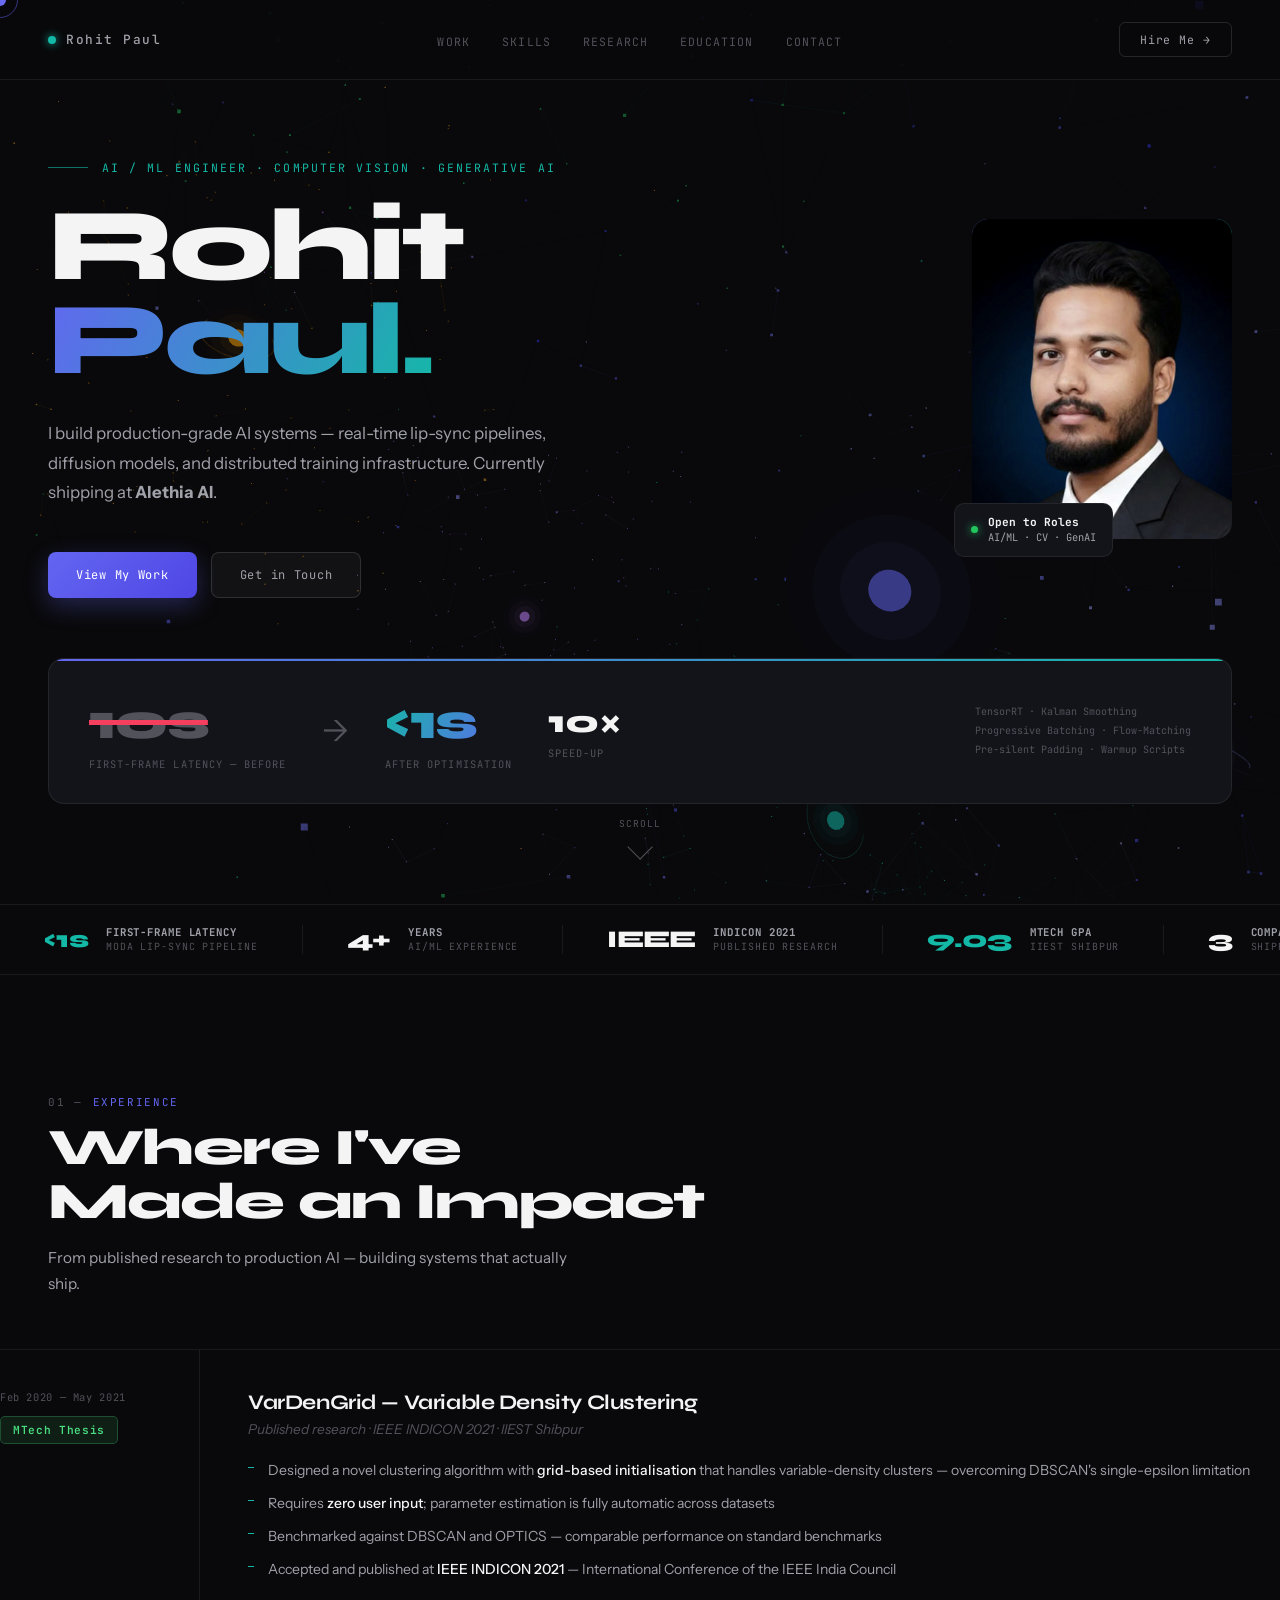
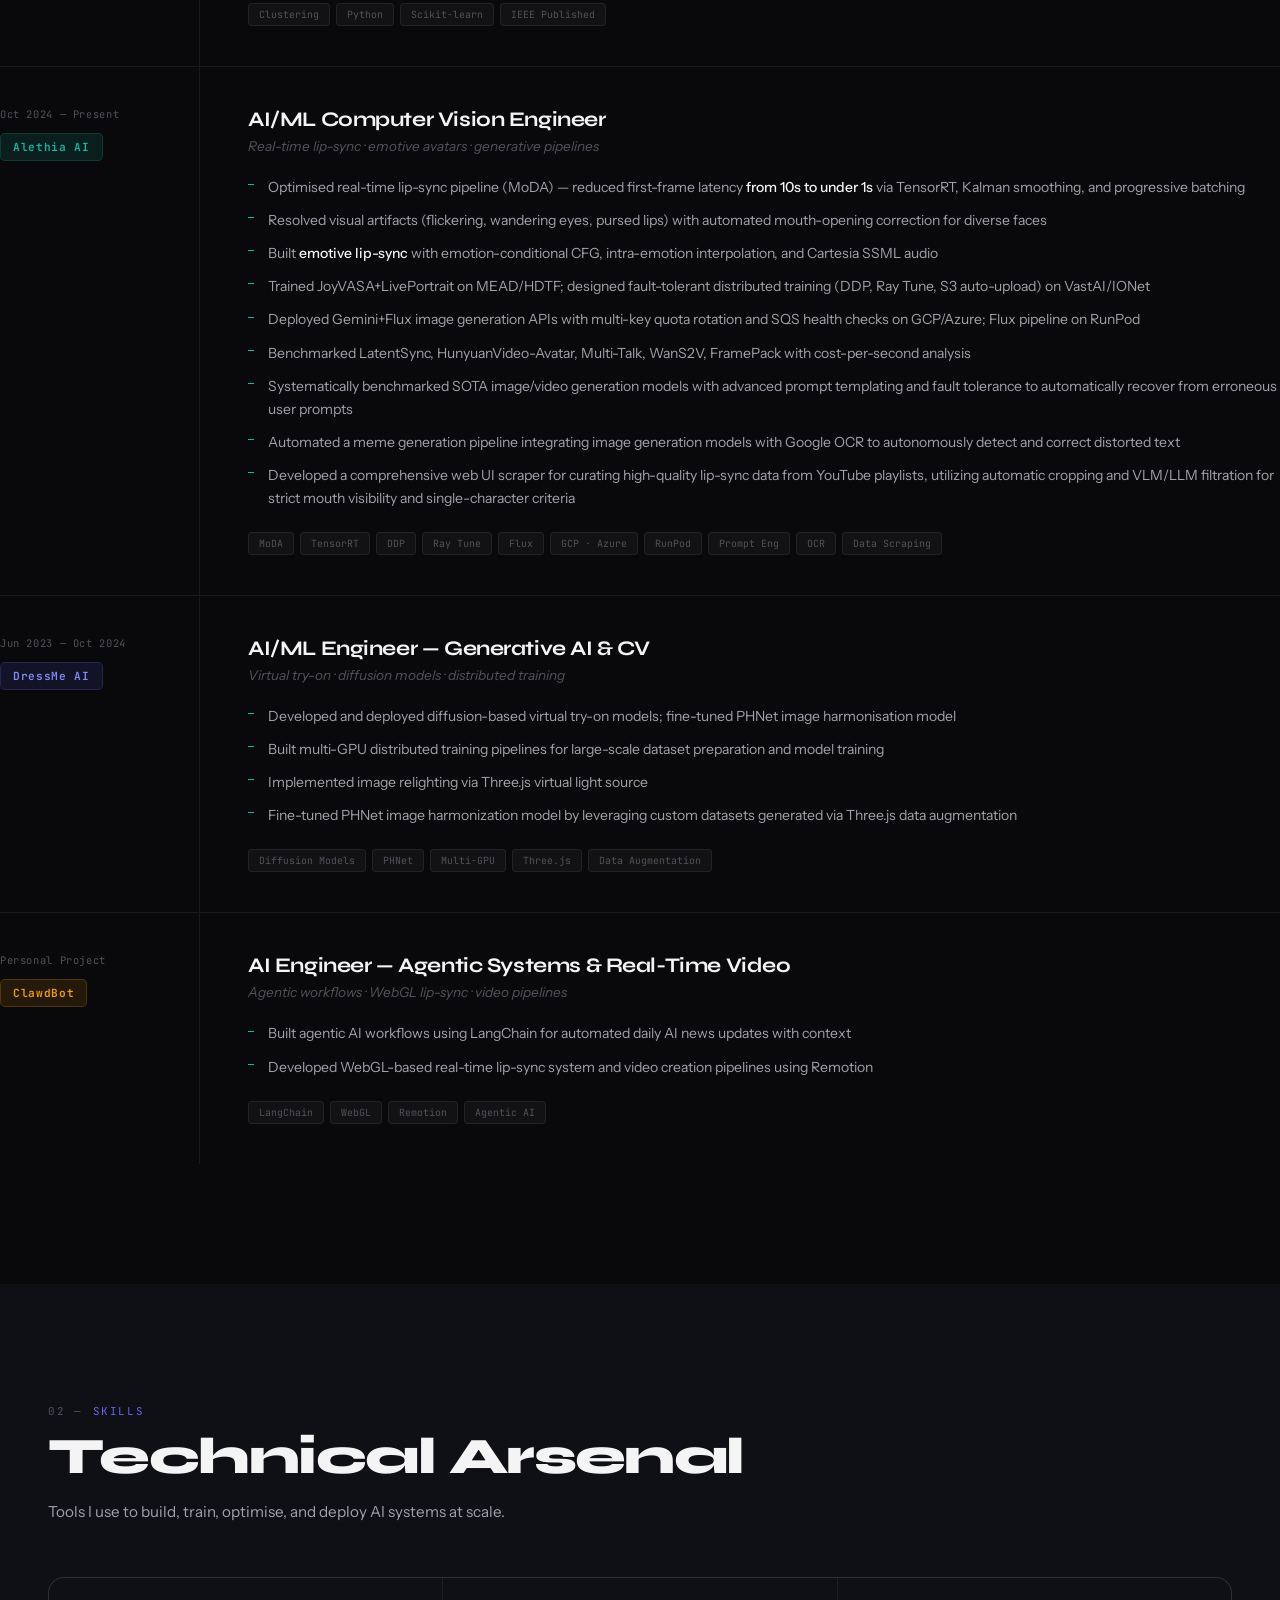
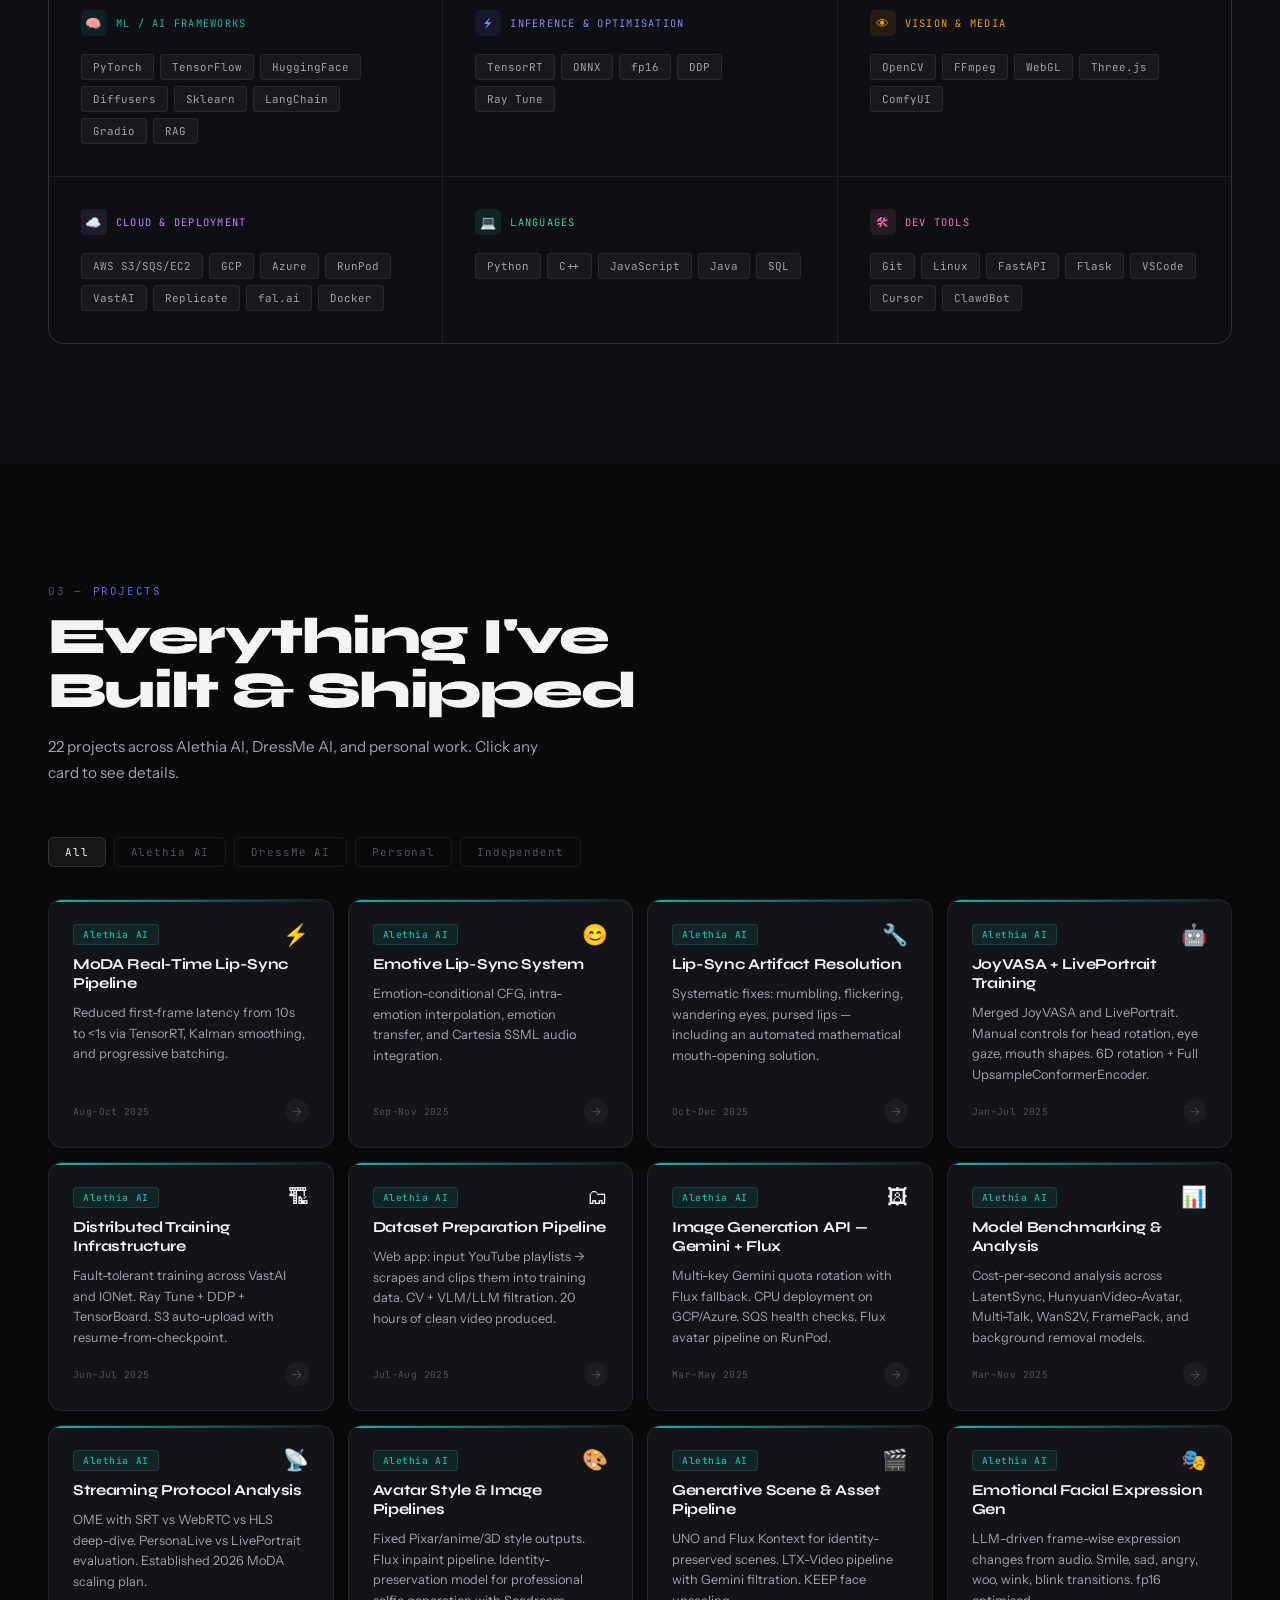
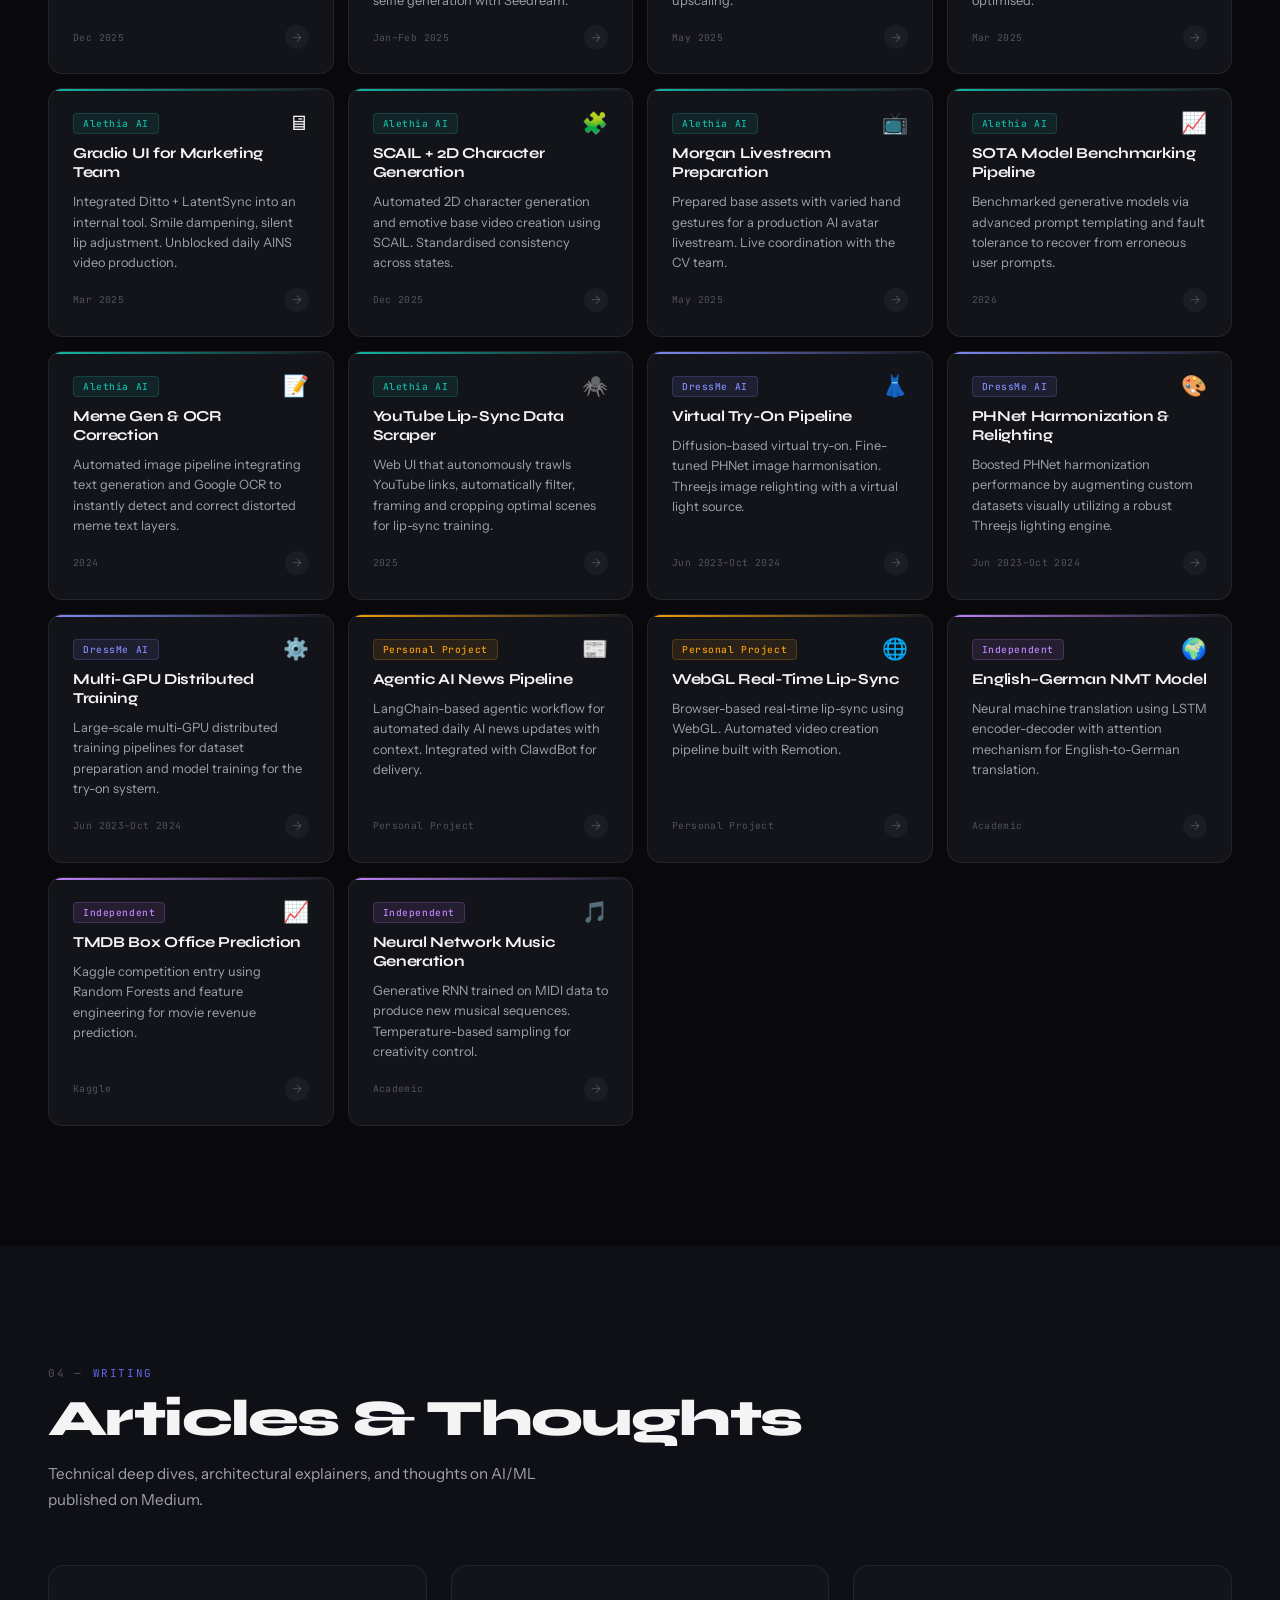
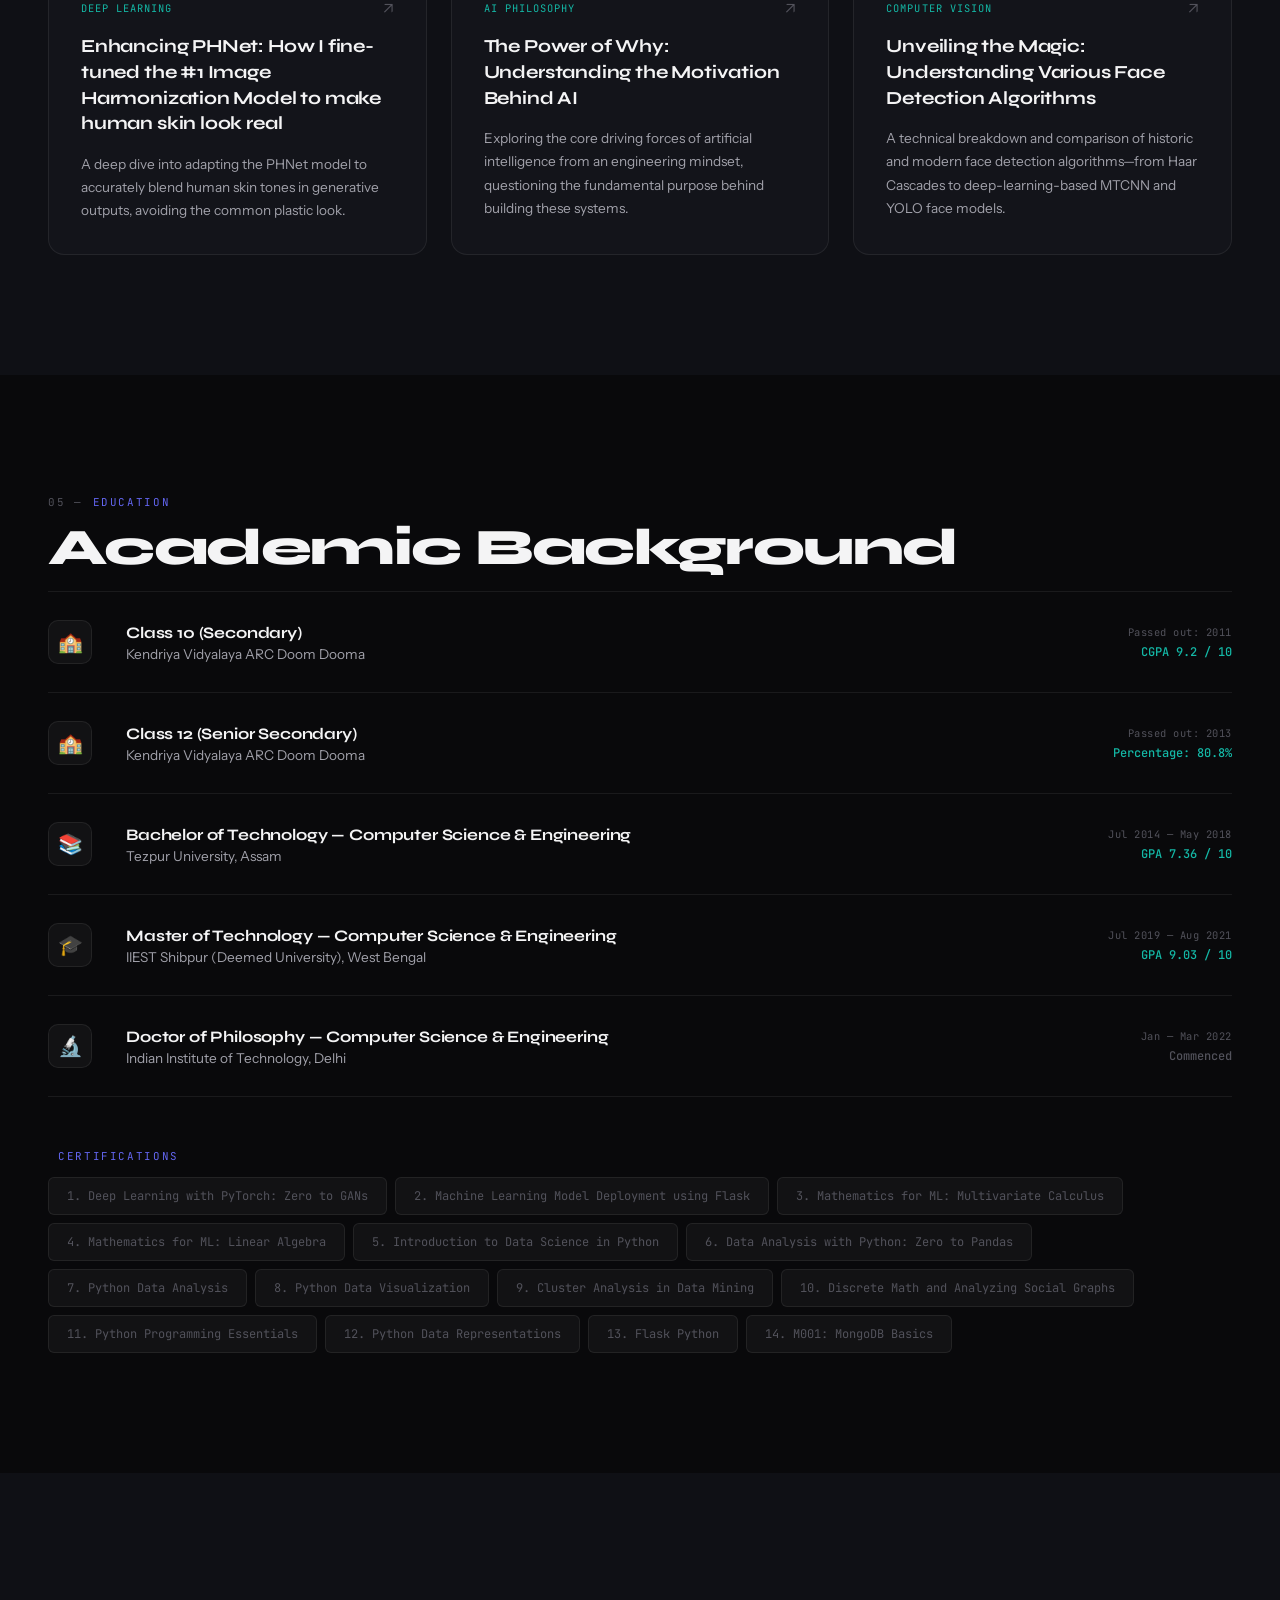
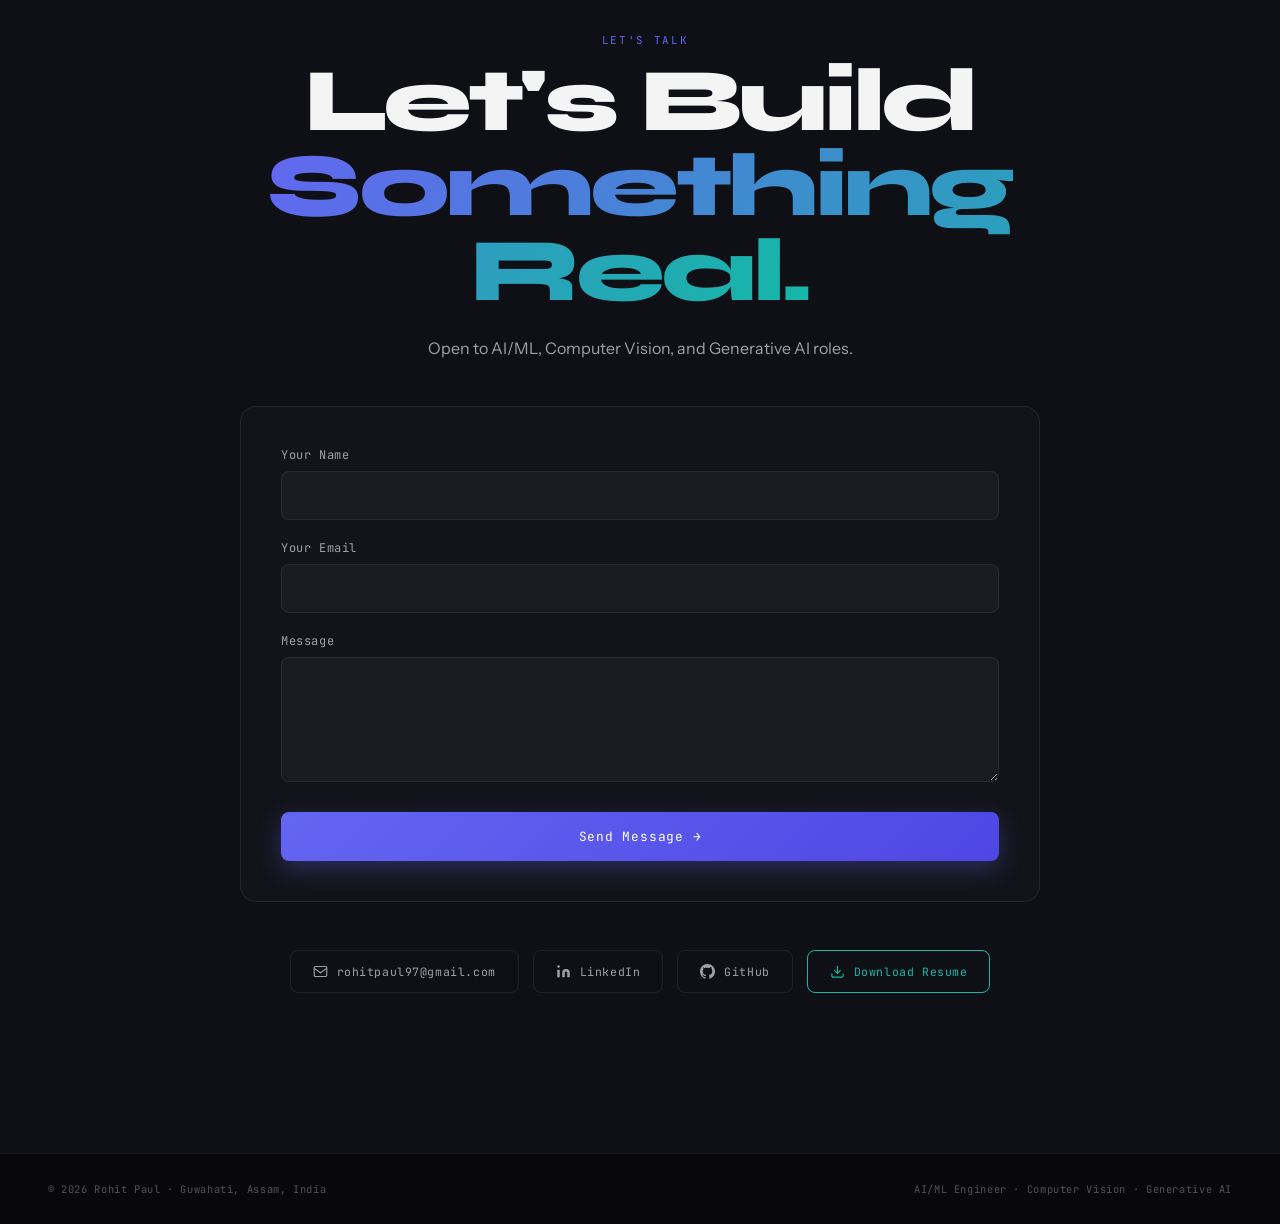
==== index.html @ d3bcd249 "Rename to index.html for GitHub Pages" ====
<!DOCTYPE html>
<html lang="en">

<head>
  <meta charset="UTF-8">
  <meta name="viewport" content="width=device-width, initial-scale=1.0">
  <title>Rohit Paul — AI/ML Engineer</title>
  <script src="js/three.min.js"></script>
  <link rel="preconnect" href="https://fonts.googleapis.com">
  <link rel="preconnect" href="https://fonts.gstatic.com" crossorigin>
  <link
    href="https://fonts.googleapis.com/css2?family=Syne:wght@400;600;700;800&family=JetBrains+Mono:wght@300;400;500;600&family=Instrument+Sans:ital,wght@0,400;0,500;1,400&display=swap"
    rel="stylesheet">
  <link rel="stylesheet" href="style.css">
</head>

<body>

  <div id="cursor"></div>
  <div id="cursor-ring"></div>
  <div id="progress-bar"></div>
  <canvas id="neural-canvas"></canvas>

  <!-- NAV -->
  <nav class="nav">
    <div class="nav-brand">Rohit Paul</div>
    <ul class="nav-links">
      <li><a href="#experience">Work</a></li>
      <li><a href="#skills">Skills</a></li>
      <li><a href="#research">Research</a></li>
      <li><a href="#education">Education</a></li>
      <li><a href="#contact">Contact</a></li>
    </ul>
    <a href="#contact" class="nav-cta">Hire Me →</a>
  </nav>

  <!-- ═══════════ HERO ═══════════ -->
  <section id="hero">
    <div class="hero-inner">
      <div class="hero-top">
        <div>
          <div class="hero-kicker r"><span></span>AI / ML Engineer · Computer Vision · Generative AI</div>
          <h1 class="hero-h1 r d1">Rohit<br><em>Paul.</em></h1>
          <p class="hero-desc r d2">I build production-grade AI systems — real-time lip-sync pipelines, diffusion
            models, and distributed training infrastructure. Currently shipping at <strong>Alethia AI</strong>.</p>
          <div class="hero-btns r d3">
            <a href="#experience" class="btn btn-fill">View My Work</a>
            <a href="#contact" class="btn btn-outline">Get in Touch</a>
          </div>
        </div>
        <div class="hero-photo-wrap r d2">
          <div class="hero-photo">
            <img src="assets/Rohit-Paul.jpg" alt="Rohit Paul"
              onerror="this.style.display='none';this.parentNode.innerHTML+='<div class=hero-photo-fallback>RP</div>'">
          </div>
          <div class="avail-badge">
            <div class="avail-dot"></div>
            <div class="avail-text"><strong>Open to Roles</strong>AI/ML · CV · GenAI</div>
          </div>
        </div>
      </div>

      <!-- Signature achievement -->
      <div class="r d4">
        <div class="latency-card">
          <div>
            <div class="lat-from">10s</div>
            <div class="lat-lbl">First-frame latency — before</div>
          </div>
          <div class="lat-arrow">→</div>
          <div>
            <div class="lat-to">&lt;1s</div>
            <div class="lat-lbl">After optimisation</div>
          </div>
          <div>
            <div class="lat-x">10×</div>
            <div class="lat-lbl">Speed-up</div>
          </div>
          <div class="lat-tech">TensorRT · Kalman Smoothing<br>Progressive Batching · Flow-Matching<br>Pre-silent
            Padding · Warmup Scripts</div>
        </div>
      </div>
    </div>

    <div class="scroll-hint"><span>SCROLL</span>
      <div class="scroll-arrow"></div>
    </div>
  </section>

  <!-- TICKER -->
  <div class="stat-bar">
    <div class="stat-track">
      <div class="stat-item">
        <div class="stat-val hi">&lt;1s</div>
        <div class="stat-lbl"><strong>First-frame latency</strong>MoDA lip-sync pipeline</div>
      </div>
      <div class="stat-item">
        <div class="stat-val">4+</div>
        <div class="stat-lbl"><strong>Years</strong>AI/ML experience</div>
      </div>
      <div class="stat-item">
        <div class="stat-val">IEEE</div>
        <div class="stat-lbl"><strong>INDICON 2021</strong>Published research</div>
      </div>
      <div class="stat-item">
        <div class="stat-val hi">9.03</div>
        <div class="stat-lbl"><strong>MTech GPA</strong>IIEST Shibpur</div>
      </div>
      <div class="stat-item">
        <div class="stat-val">3</div>
        <div class="stat-lbl"><strong>Companies</strong>Shipped production AI</div>
      </div>
      <div class="stat-item">
        <div class="stat-val">115</div>
        <div class="stat-lbl"><strong>HackerRank</strong>Python challenges ✓</div>
      </div>
      <div class="stat-item">
        <div class="stat-val hi">10×</div>
        <div class="stat-lbl"><strong>Speed-up</strong>TensorRT optimised</div>
      </div>
      <div class="stat-item">
        <div class="stat-val">&lt;1s</div>
        <div class="stat-lbl"><strong>First-frame latency</strong>MoDA lip-sync pipeline</div>
      </div>
      <div class="stat-item">
        <div class="stat-val">4+</div>
        <div class="stat-lbl"><strong>Years</strong>AI/ML experience</div>
      </div>
      <div class="stat-item">
        <div class="stat-val">IEEE</div>
        <div class="stat-lbl"><strong>INDICON 2021</strong>Published research</div>
      </div>
      <div class="stat-item">
        <div class="stat-val hi">9.03</div>
        <div class="stat-lbl"><strong>MTech GPA</strong>IIEST Shibpur</div>
      </div>
      <div class="stat-item">
        <div class="stat-val">3</div>
        <div class="stat-lbl"><strong>Companies</strong>Shipped production AI</div>
      </div>
      <div class="stat-item">
        <div class="stat-val">115</div>
        <div class="stat-lbl"><strong>HackerRank</strong>Python challenges ✓</div>
      </div>
      <div class="stat-item">
        <div class="stat-val hi">10×</div>
        <div class="stat-lbl"><strong>Speed-up</strong>TensorRT optimised</div>
      </div>
    </div>
  </div>

  <!-- ═══════════ EXPERIENCE ═══════════ -->
  <section id="experience" style="padding:120px 0">
    <div class="wrap">
      <div class="sec-label r" data-n="01 —">Experience</div>
      <h2 class="sec-h2 r d1">Where I've<br>Made an Impact</h2>
      <p class="sec-sub r d2">From published research to production AI — building systems that actually ship.</p>
    </div>

    <div class="exp-list">
      <div class="exp-row r">
        <div class="exp-left" style="padding-right:32px">
          <div class="exp-period">Feb 2020 — May 2021</div>
          <div class="exp-co"
            style="background:rgba(74,222,128,.1);color:#4ade80;border:1px solid rgba(74,222,128,.25);font-family:var(--ff-mono);font-size:.7rem;font-weight:600;padding:6px 12px;border-radius:5px;display:inline-block;letter-spacing:.06em">
            MTech Thesis</div>
        </div>
        <div class="exp-right">
          <div class="exp-role">VarDenGrid — Variable Density Clustering</div>
          <div class="exp-tagline">Published research · IEEE INDICON 2021 · IIEST Shibpur</div>
          <ul class="exp-bullets">
            <li>Designed a novel clustering algorithm with <strong>grid-based initialisation</strong> that handles
              variable-density clusters — overcoming DBSCAN's single-epsilon limitation</li>
            <li>Requires <strong>zero user input</strong>; parameter estimation is fully automatic across datasets</li>
            <li>Benchmarked against DBSCAN and OPTICS — comparable performance on standard benchmarks</li>
            <li>Accepted and published at <strong>IEEE INDICON 2021</strong> — International Conference of the IEEE
              India Council</li>
          </ul>
          <div class="chip-row">
            <span class="chip">Clustering</span><span class="chip">Python</span>
            <span class="chip">Scikit-learn</span><span class="chip">IEEE Published</span>
          </div>
        </div>
      </div>

      <div class="exp-row r">
        <div class="exp-left" style="padding-right:32px">
          <div class="exp-period">Oct 2024 — Present</div>
          <div class="exp-co co-teal">Alethia AI</div>
        </div>
        <div class="exp-right">
          <div class="exp-role">AI/ML Computer Vision Engineer</div>
          <div class="exp-tagline">Real-time lip-sync · emotive avatars · generative pipelines</div>
          <ul class="exp-bullets">
            <li>Optimised real-time lip-sync pipeline (MoDA) — reduced first-frame latency <strong>from 10s to under
                1s</strong> via TensorRT, Kalman smoothing, and progressive batching</li>
            <li>Resolved visual artifacts (flickering, wandering eyes, pursed lips) with automated mouth-opening
              correction for diverse faces</li>
            <li>Built <strong>emotive lip-sync</strong> with emotion-conditional CFG, intra-emotion interpolation, and
              Cartesia SSML audio</li>
            <li>Trained JoyVASA+LivePortrait on MEAD/HDTF; designed fault-tolerant distributed training (DDP, Ray Tune,
              S3 auto-upload) on VastAI/IONet</li>
            <li>Deployed Gemini+Flux image generation APIs with multi-key quota rotation and SQS health checks on
              GCP/Azure; Flux pipeline on RunPod</li>
            <li>Benchmarked LatentSync, HunyuanVideo-Avatar, Multi-Talk, WanS2V, FramePack with cost-per-second analysis
            </li>
            <li>Systematically benchmarked SOTA image/video generation models with advanced prompt templating and fault
              tolerance to automatically recover from erroneous user prompts</li>
            <li>Automated a meme generation pipeline integrating image generation models with Google OCR to autonomously
              detect and correct distorted text</li>
            <li>Developed a comprehensive web UI scraper for curating high-quality lip-sync data from YouTube playlists,
              utilizing automatic cropping and VLM/LLM filtration for strict mouth visibility and single-character
              criteria</li>
          </ul>
          <div class="chip-row">
            <span class="chip">MoDA</span><span class="chip">TensorRT</span><span class="chip">DDP</span>
            <span class="chip">Ray Tune</span><span class="chip">Flux</span><span class="chip">GCP · Azure</span>
            <span class="chip">RunPod</span><span class="chip">Prompt Eng</span><span class="chip">OCR</span><span
              class="chip">Data Scraping</span>
          </div>
        </div>
      </div>

      <div class="exp-row r">
        <div class="exp-left" style="padding-right:32px">
          <div class="exp-period">Jun 2023 — Oct 2024</div>
          <div class="exp-co co-indigo">DressMe AI</div>
        </div>
        <div class="exp-right">
          <div class="exp-role">AI/ML Engineer — Generative AI & CV</div>
          <div class="exp-tagline">Virtual try-on · diffusion models · distributed training</div>
          <ul class="exp-bullets">
            <li>Developed and deployed diffusion-based virtual try-on models; fine-tuned PHNet image harmonisation model
            </li>
            <li>Built multi-GPU distributed training pipelines for large-scale dataset preparation and model training
            </li>
            <li>Implemented image relighting via Three.js virtual light source</li>
            <li>Fine-tuned PHNet image harmonization model by leveraging custom datasets generated via Three.js data
              augmentation</li>
          </ul>
          <div class="chip-row">
            <span class="chip">Diffusion Models</span><span class="chip">PHNet</span>
            <span class="chip">Multi-GPU</span><span class="chip">Three.js</span>
            <span class="chip">Data Augmentation</span>
          </div>
        </div>
      </div>

      <div class="exp-row r">
        <div class="exp-left" style="padding-right:32px">
          <div class="exp-period">Personal Project</div>
          <div class="exp-co co-amber">ClawdBot</div>
        </div>
        <div class="exp-right">
          <div class="exp-role">AI Engineer — Agentic Systems & Real-Time Video</div>
          <div class="exp-tagline">Agentic workflows · WebGL lip-sync · video pipelines</div>
          <ul class="exp-bullets">
            <li>Built agentic AI workflows using LangChain for automated daily AI news updates with context</li>
            <li>Developed WebGL-based real-time lip-sync system and video creation pipelines using Remotion</li>
          </ul>
          <div class="chip-row">
            <span class="chip">LangChain</span><span class="chip">WebGL</span>
            <span class="chip">Remotion</span><span class="chip">Agentic AI</span>
          </div>
        </div>
      </div>
    </div>
  </section>

  <!-- ═══════════ SKILLS ═══════════ -->
  <section id="skills" style="padding:120px 0;background:var(--bg1)">
    <div class="wrap">
      <div class="sec-label r" data-n="02 —">Skills</div>
      <h2 class="sec-h2 r d1">Technical Arsenal</h2>
      <p class="sec-sub r d2">Tools I use to build, train, optimise, and deploy AI systems at scale.</p>
      <div class="skills-grid r d3">
        <div class="sk-cell">
          <div class="sk-head" style="color:var(--teal)"><span class="sk-ico"
              style="background:rgba(20,184,166,.1)">🧠</span>ML / AI Frameworks</div>
          <div class="pills"><span class="pill">PyTorch</span><span class="pill">TensorFlow</span><span
              class="pill">HuggingFace</span><span class="pill">Diffusers</span><span class="pill">Sklearn</span><span
              class="pill">LangChain</span><span class="pill">Gradio</span><span class="pill">RAG</span></div>
        </div>
        <div class="sk-cell">
          <div class="sk-head" style="color:#818cf8"><span class="sk-ico"
              style="background:rgba(99,102,241,.1)">⚡</span>Inference & Optimisation</div>
          <div class="pills"><span class="pill">TensorRT</span><span class="pill">ONNX</span><span
              class="pill">fp16</span><span class="pill">DDP</span><span class="pill">Ray Tune</span></div>
        </div>
        <div class="sk-cell">
          <div class="sk-head" style="color:var(--amber)"><span class="sk-ico"
              style="background:rgba(245,158,11,.1)">👁</span>Vision & Media</div>
          <div class="pills"><span class="pill">OpenCV</span><span class="pill">FFmpeg</span><span
              class="pill">WebGL</span><span class="pill">Three.js</span><span class="pill">ComfyUI</span></div>
        </div>
        <div class="sk-cell">
          <div class="sk-head" style="color:#c084fc"><span class="sk-ico"
              style="background:rgba(192,132,252,.1)">☁️</span>Cloud & Deployment</div>
          <div class="pills"><span class="pill">AWS S3/SQS/EC2</span><span class="pill">GCP</span><span
              class="pill">Azure</span><span class="pill">RunPod</span><span class="pill">VastAI</span><span
              class="pill">Replicate</span><span class="pill">fal.ai</span><span class="pill">Docker</span></div>
        </div>
        <div class="sk-cell">
          <div class="sk-head" style="color:#34d399"><span class="sk-ico"
              style="background:rgba(52,211,153,.1)">💻</span>Languages</div>
          <div class="pills"><span class="pill">Python</span><span class="pill">C++</span><span
              class="pill">JavaScript</span><span class="pill">Java</span><span class="pill">SQL</span></div>
        </div>
        <div class="sk-cell">
          <div class="sk-head" style="color:#f472b6"><span class="sk-ico"
              style="background:rgba(244,114,182,.1)">🛠</span>Dev Tools</div>
          <div class="pills"><span class="pill">Git</span><span class="pill">Linux</span><span
              class="pill">FastAPI</span><span class="pill">Flask</span><span class="pill">VSCode</span><span
              class="pill">Cursor</span><span class="pill">ClawdBot</span></div>
        </div>
      </div>
    </div>
  </section>

  <!-- ═══════════ PROJECTS ═══════════ -->
  <section id="research" style="padding:120px 0">
    <div class="wrap">
      <div class="sec-label r" data-n="03 —">Projects</div>
      <h2 class="sec-h2 r d1">Everything I've<br>Built & Shipped</h2>
      <p class="sec-sub r d2">22 projects across Alethia AI, DressMe AI, and personal work. Click any card to see
        details.</p>

      <div class="proj-filters r d2">
        <button class="pf-btn pf-active" data-filter="all">All</button>
        <button class="pf-btn" data-filter="alethia">Alethia AI</button>
        <button class="pf-btn" data-filter="dressme">DressMe AI</button>
        <button class="pf-btn" data-filter="personal">Personal</button>
        <button class="pf-btn" data-filter="independent">Independent</button>
      </div>

      <div class="proj-grid r d3" id="proj-grid">
        <div class="pcard" data-company="alethia" data-id="1">
          <div class="pcard-top"><span class="pctag pct-alethia">Alethia AI</span><span class="pcard-ico">⚡</span></div>
          <div class="pcard-title">MoDA Real-Time Lip-Sync Pipeline</div>
          <div class="pcard-desc">Reduced first-frame latency from 10s to &lt;1s via TensorRT, Kalman smoothing, and
            progressive batching.</div>
          <div class="pcard-foot"><span class="pcard-period">Aug–Oct 2025</span><span class="pcard-arr">→</span></div>
        </div>
        <div class="pcard" data-company="alethia" data-id="2">
          <div class="pcard-top"><span class="pctag pct-alethia">Alethia AI</span><span class="pcard-ico">😊</span>
          </div>
          <div class="pcard-title">Emotive Lip-Sync System</div>
          <div class="pcard-desc">Emotion-conditional CFG, intra-emotion interpolation, emotion transfer, and Cartesia
            SSML audio integration.</div>
          <div class="pcard-foot"><span class="pcard-period">Sep–Nov 2025</span><span class="pcard-arr">→</span></div>
        </div>
        <div class="pcard" data-company="alethia" data-id="3">
          <div class="pcard-top"><span class="pctag pct-alethia">Alethia AI</span><span class="pcard-ico">🔧</span>
          </div>
          <div class="pcard-title">Lip-Sync Artifact Resolution</div>
          <div class="pcard-desc">Systematic fixes: mumbling, flickering, wandering eyes, pursed lips — including an
            automated mathematical mouth-opening solution.</div>
          <div class="pcard-foot"><span class="pcard-period">Oct–Dec 2025</span><span class="pcard-arr">→</span></div>
        </div>
        <div class="pcard" data-company="alethia" data-id="4">
          <div class="pcard-top"><span class="pctag pct-alethia">Alethia AI</span><span class="pcard-ico">🤖</span>
          </div>
          <div class="pcard-title">JoyVASA + LivePortrait Training</div>
          <div class="pcard-desc">Merged JoyVASA and LivePortrait. Manual controls for head rotation, eye gaze, mouth
            shapes. 6D rotation + Full UpsampleConformerEncoder.</div>
          <div class="pcard-foot"><span class="pcard-period">Jan–Jul 2025</span><span class="pcard-arr">→</span></div>
        </div>
        <div class="pcard" data-company="alethia" data-id="5">
          <div class="pcard-top"><span class="pctag pct-alethia">Alethia AI</span><span class="pcard-ico">🏗</span>
          </div>
          <div class="pcard-title">Distributed Training Infrastructure</div>
          <div class="pcard-desc">Fault-tolerant training across VastAI and IONet. Ray Tune + DDP + TensorBoard. S3
            auto-upload with resume-from-checkpoint.</div>
          <div class="pcard-foot"><span class="pcard-period">Jun–Jul 2025</span><span class="pcard-arr">→</span></div>
        </div>
        <div class="pcard" data-company="alethia" data-id="6">
          <div class="pcard-top"><span class="pctag pct-alethia">Alethia AI</span><span class="pcard-ico">🗂</span>
          </div>
          <div class="pcard-title">Dataset Preparation Pipeline</div>
          <div class="pcard-desc">Web app: input YouTube playlists → scrapes and clips them into training data. CV +
            VLM/LLM filtration. 20 hours of clean video produced.</div>
          <div class="pcard-foot"><span class="pcard-period">Jul–Aug 2025</span><span class="pcard-arr">→</span></div>
        </div>
        <div class="pcard" data-company="alethia" data-id="7">
          <div class="pcard-top"><span class="pctag pct-alethia">Alethia AI</span><span class="pcard-ico">🖼</span>
          </div>
          <div class="pcard-title">Image Generation API — Gemini + Flux</div>
          <div class="pcard-desc">Multi-key Gemini quota rotation with Flux fallback. CPU deployment on GCP/Azure. SQS
            health checks. Flux avatar pipeline on RunPod.</div>
          <div class="pcard-foot"><span class="pcard-period">Mar–May 2025</span><span class="pcard-arr">→</span></div>
        </div>
        <div class="pcard" data-company="alethia" data-id="8">
          <div class="pcard-top"><span class="pctag pct-alethia">Alethia AI</span><span class="pcard-ico">📊</span>
          </div>
          <div class="pcard-title">Model Benchmarking & Analysis</div>
          <div class="pcard-desc">Cost-per-second analysis across LatentSync, HunyuanVideo-Avatar, Multi-Talk, WanS2V,
            FramePack, and background removal models.</div>
          <div class="pcard-foot"><span class="pcard-period">Mar–Nov 2025</span><span class="pcard-arr">→</span></div>
        </div>
        <div class="pcard" data-company="alethia" data-id="9">
          <div class="pcard-top"><span class="pctag pct-alethia">Alethia AI</span><span class="pcard-ico">📡</span>
          </div>
          <div class="pcard-title">Streaming Protocol Analysis</div>
          <div class="pcard-desc">OME with SRT vs WebRTC vs HLS deep-dive. PersonaLive vs LivePortrait evaluation.
            Established 2026 MoDA scaling plan.</div>
          <div class="pcard-foot"><span class="pcard-period">Dec 2025</span><span class="pcard-arr">→</span></div>
        </div>
        <div class="pcard" data-company="alethia" data-id="10">
          <div class="pcard-top"><span class="pctag pct-alethia">Alethia AI</span><span class="pcard-ico">🎨</span>
          </div>
          <div class="pcard-title">Avatar Style & Image Pipelines</div>
          <div class="pcard-desc">Fixed Pixar/anime/3D style outputs. Flux inpaint pipeline. Identity-preservation model
            for professional selfie generation with Seedream.</div>
          <div class="pcard-foot"><span class="pcard-period">Jan–Feb 2025</span><span class="pcard-arr">→</span></div>
        </div>
        <div class="pcard" data-company="alethia" data-id="11">
          <div class="pcard-top"><span class="pctag pct-alethia">Alethia AI</span><span class="pcard-ico">🎬</span>
          </div>
          <div class="pcard-title">Generative Scene & Asset Pipeline</div>
          <div class="pcard-desc">UNO and Flux Kontext for identity-preserved scenes. LTX-Video pipeline with Gemini
            filtration. KEEP face upscaling.</div>
          <div class="pcard-foot"><span class="pcard-period">May 2025</span><span class="pcard-arr">→</span></div>
        </div>
        <div class="pcard" data-company="alethia" data-id="12">
          <div class="pcard-top"><span class="pctag pct-alethia">Alethia AI</span><span class="pcard-ico">🎭</span>
          </div>
          <div class="pcard-title">Emotional Facial Expression Gen</div>
          <div class="pcard-desc">LLM-driven frame-wise expression changes from audio. Smile, sad, angry, woo, wink,
            blink transitions. fp16 optimised.</div>
          <div class="pcard-foot"><span class="pcard-period">Mar 2025</span><span class="pcard-arr">→</span></div>
        </div>
        <div class="pcard" data-company="alethia" data-id="13">
          <div class="pcard-top"><span class="pctag pct-alethia">Alethia AI</span><span class="pcard-ico">🖥</span>
          </div>
          <div class="pcard-title">Gradio UI for Marketing Team</div>
          <div class="pcard-desc">Integrated Ditto + LatentSync into an internal tool. Smile dampening, silent lip
            adjustment. Unblocked daily AINS video production.</div>
          <div class="pcard-foot"><span class="pcard-period">Mar 2025</span><span class="pcard-arr">→</span></div>
        </div>
        <div class="pcard" data-company="alethia" data-id="14">
          <div class="pcard-top"><span class="pctag pct-alethia">Alethia AI</span><span class="pcard-ico">🧩</span>
          </div>
          <div class="pcard-title">SCAIL + 2D Character Generation</div>
          <div class="pcard-desc">Automated 2D character generation and emotive base video creation using SCAIL.
            Standardised consistency across states.</div>
          <div class="pcard-foot"><span class="pcard-period">Dec 2025</span><span class="pcard-arr">→</span></div>
        </div>
        <div class="pcard" data-company="alethia" data-id="15">
          <div class="pcard-top"><span class="pctag pct-alethia">Alethia AI</span><span class="pcard-ico">📺</span>
          </div>
          <div class="pcard-title">Morgan Livestream Preparation</div>
          <div class="pcard-desc">Prepared base assets with varied hand gestures for a production AI avatar livestream.
            Live coordination with the CV team.</div>
          <div class="pcard-foot"><span class="pcard-period">May 2025</span><span class="pcard-arr">→</span></div>
        </div>
        <div class="pcard" data-company="alethia" data-id="23">
          <div class="pcard-top"><span class="pctag pct-alethia">Alethia AI</span><span class="pcard-ico">📈</span>
          </div>
          <div class="pcard-title">SOTA Model Benchmarking Pipeline</div>
          <div class="pcard-desc">Benchmarked generative models via advanced prompt templating and fault tolerance to
            recover from erroneous user prompts.</div>
          <div class="pcard-foot"><span class="pcard-period">2026</span><span class="pcard-arr">→</span></div>
        </div>
        <div class="pcard" data-company="alethia" data-id="24">
          <div class="pcard-top"><span class="pctag pct-alethia">Alethia AI</span><span class="pcard-ico">📝</span>
          </div>
          <div class="pcard-title">Meme Gen & OCR Correction</div>
          <div class="pcard-desc">Automated image pipeline integrating text generation and Google OCR to instantly
            detect and correct distorted meme text layers.</div>
          <div class="pcard-foot"><span class="pcard-period">2024</span><span class="pcard-arr">→</span></div>
        </div>
        <div class="pcard" data-company="alethia" data-id="25">
          <div class="pcard-top"><span class="pctag pct-alethia">Alethia AI</span><span class="pcard-ico">🕷️</span>
          </div>
          <div class="pcard-title">YouTube Lip-Sync Data Scraper</div>
          <div class="pcard-desc">Web UI that autonomously trawls YouTube links, automatically filter, framing and
            cropping optimal scenes for lip-sync training.</div>
          <div class="pcard-foot"><span class="pcard-period">2025</span><span class="pcard-arr">→</span></div>
        </div>
        <div class="pcard" data-company="dressme" data-id="16">
          <div class="pcard-top"><span class="pctag pct-dressme">DressMe AI</span><span class="pcard-ico">👗</span>
          </div>
          <div class="pcard-title">Virtual Try-On Pipeline</div>
          <div class="pcard-desc">Diffusion-based virtual try-on. Fine-tuned PHNet image harmonisation. Three.js image
            relighting with a virtual light source.</div>
          <div class="pcard-foot"><span class="pcard-period">Jun 2023–Oct 2024</span><span class="pcard-arr">→</span>
          </div>
        </div>
        <div class="pcard" data-company="dressme" data-id="26">
          <div class="pcard-top"><span class="pctag pct-dressme">DressMe AI</span><span class="pcard-ico">🎨</span>
          </div>
          <div class="pcard-title">PHNet Harmonization & Relighting</div>
          <div class="pcard-desc">Boosted PHNet harmonization performance by augmenting custom datasets visually
            utilizing a robust Three.js lighting engine.</div>
          <div class="pcard-foot"><span class="pcard-period">Jun 2023–Oct 2024</span><span class="pcard-arr">→</span>
          </div>
        </div>
        <div class="pcard" data-company="dressme" data-id="17">
          <div class="pcard-top"><span class="pctag pct-dressme">DressMe AI</span><span class="pcard-ico">⚙️</span>
          </div>
          <div class="pcard-title">Multi-GPU Distributed Training</div>
          <div class="pcard-desc">Large-scale multi-GPU distributed training pipelines for dataset preparation and model
            training for the try-on system.</div>
          <div class="pcard-foot"><span class="pcard-period">Jun 2023–Oct 2024</span><span class="pcard-arr">→</span>
          </div>
        </div>
        <div class="pcard" data-company="personal" data-id="18">
          <div class="pcard-top"><span class="pctag pct-personal">Personal Project</span><span
              class="pcard-ico">📰</span></div>
          <div class="pcard-title">Agentic AI News Pipeline</div>
          <div class="pcard-desc">LangChain-based agentic workflow for automated daily AI news updates with context.
            Integrated with ClawdBot for delivery.</div>
          <div class="pcard-foot"><span class="pcard-period">Personal Project</span><span class="pcard-arr">→</span>
          </div>
        </div>
        <div class="pcard" data-company="personal" data-id="19">
          <div class="pcard-top"><span class="pctag pct-personal">Personal Project</span><span
              class="pcard-ico">🌐</span></div>
          <div class="pcard-title">WebGL Real-Time Lip-Sync</div>
          <div class="pcard-desc">Browser-based real-time lip-sync using WebGL. Automated video creation pipeline built
            with Remotion.</div>
          <div class="pcard-foot"><span class="pcard-period">Personal Project</span><span class="pcard-arr">→</span>
          </div>
        </div>
        <div class="pcard" data-company="independent" data-id="20">
          <div class="pcard-top"><span class="pctag pct-independent">Independent</span><span class="pcard-ico">🌍</span>
          </div>
          <div class="pcard-title">English–German NMT Model</div>
          <div class="pcard-desc">Neural machine translation using LSTM encoder-decoder with attention mechanism for
            English-to-German translation.</div>
          <div class="pcard-foot"><span class="pcard-period">Academic</span><span class="pcard-arr">→</span></div>
        </div>
        <div class="pcard" data-company="independent" data-id="21">
          <div class="pcard-top"><span class="pctag pct-independent">Independent</span><span class="pcard-ico">📈</span>
          </div>
          <div class="pcard-title">TMDB Box Office Prediction</div>
          <div class="pcard-desc">Kaggle competition entry using Random Forests and feature engineering for movie
            revenue prediction.</div>
          <div class="pcard-foot"><span class="pcard-period">Kaggle</span><span class="pcard-arr">→</span></div>
        </div>
        <div class="pcard" data-company="independent" data-id="22">
          <div class="pcard-top"><span class="pctag pct-independent">Independent</span><span class="pcard-ico">🎵</span>
          </div>
          <div class="pcard-title">Neural Network Music Generation</div>
          <div class="pcard-desc">Generative RNN trained on MIDI data to produce new musical sequences.
            Temperature-based sampling for creativity control.</div>
          <div class="pcard-foot"><span class="pcard-period">Academic</span><span class="pcard-arr">→</span></div>
        </div>
      </div>
    </div>
  </section>

  <!-- ═══════════ WRITING / BLOGS ═══════════ -->
  <section id="blogs" style="padding:120px 0;background:var(--bg1)">
    <div class="wrap">
      <div class="sec-label r" data-n="04 —">Writing</div>
      <h2 class="sec-h2 r d1">Articles & Thoughts</h2>
      <p class="sec-sub r d2">Technical deep dives, architectural explainers, and thoughts on AI/ML published on Medium.
      </p>

      <div class="blog-grid r d3">
        <a href="https://medium.com/@rohitpaul97/enhancing-phnet-how-i-fine-tuned-the-1-image-harmonization-model-to-make-human-skin-look-real-28cde6a07b3d"
          target="_blank" class="blog-card">
          <div class="bc-top">
            <span class="bc-date">Deep Learning</span>
            <span class="bc-ico">↗</span>
          </div>
          <h3 class="bc-title">Enhancing PHNet: How I fine-tuned the #1 Image Harmonization Model to make human skin
            look real</h3>
          <p class="bc-desc">A deep dive into adapting the PHNet model to accurately blend human skin tones in
            generative outputs, avoiding the common plastic look.</p>
        </a>

        <a href="https://medium.com/@rohitpaul97/the-power-of-why-understanding-the-motivation-behind-ai-a84a232450b2"
          target="_blank" class="blog-card">
          <div class="bc-top">
            <span class="bc-date">AI Philosophy</span>
            <span class="bc-ico">↗</span>
          </div>
          <h3 class="bc-title">The Power of Why: Understanding the Motivation Behind AI</h3>
          <p class="bc-desc">Exploring the core driving forces of artificial intelligence from an engineering mindset,
            questioning the fundamental purpose behind building these systems.</p>
        </a>

        <a href="https://medium.com/@rohitpaul97/unveiling-the-magic-understanding-various-face-detection-algorithms-7eddb78dca4e"
          target="_blank" class="blog-card">
          <div class="bc-top">
            <span class="bc-date">Computer Vision</span>
            <span class="bc-ico">↗</span>
          </div>
          <h3 class="bc-title">Unveiling the Magic: Understanding Various Face Detection Algorithms</h3>
          <p class="bc-desc">A technical breakdown and comparison of historic and modern face detection algorithms—from
            Haar Cascades to deep-learning-based MTCNN and YOLO face models.</p>
        </a>
      </div>
    </div>
  </section>

  <!-- PROJECT MODAL -->
  <div class="pmodal-backdrop" id="pmodal-backdrop">
    <div class="pmodal" id="pmodal">
      <div class="pmodal-accent" id="pmodal-accent"></div>
      <div class="pmodal-hd">
        <button class="pmodal-close" id="pmodal-close">✕</button>
        <div id="pmodal-tag"></div>
        <h2 class="pmodal-title" id="pmodal-title"></h2>
        <div class="pmodal-period" id="pmodal-period"></div>
      </div>
      <div class="pmodal-bd" id="pmodal-bd"></div>
    </div>
  </div>

  <!-- CERT MODAL -->
  <div class="pmodal-backdrop" id="cmodal-backdrop">
    <div class="pmodal" id="cmodal">
      <div class="pmodal-accent" style="background: var(--teal)"></div>
      <div class="pmodal-hd">
        <button class="pmodal-close" id="cmodal-close">✕</button>
        <span class="pctag pct-alethia" style="margin-bottom: 8px; display: inline-block;">Certification</span>
        <h2 class="pmodal-title" id="cmodal-title"></h2>
        <div class="pmodal-period" id="cmodal-inst" style="color: var(--text2); margin-top: 4px;"></div>
      </div>
      <div class="pmodal-bd" id="cmodal-bd"></div>
    </div>
  </div>

  <!-- ═══════════ EDUCATION ═══════════ -->
  <section id="education" style="padding:120px 0;">
    <div class="wrap">
      <div class="sec-label r" data-n="05 —">Education</div>
      <h2 class="sec-h2 r d1">Academic Background</h2>
      <div class="edu-list r d2">
        <div class="edu-row">
          <div class="edu-ico">🏫</div>
          <div>
            <div class="edu-degree">Class 10 (Secondary)</div>
            <div class="edu-inst">Kendriya Vidyalaya ARC Doom Dooma</div>
          </div>
          <div class="edu-meta">
            <div class="edu-period">Passed out: 2011</div>
            <div class="edu-gpa">CGPA 9.2 / 10</div>
          </div>
        </div>
        <div class="edu-row">
          <div class="edu-ico">🏫</div>
          <div>
            <div class="edu-degree">Class 12 (Senior Secondary)</div>
            <div class="edu-inst">Kendriya Vidyalaya ARC Doom Dooma</div>
          </div>
          <div class="edu-meta">
            <div class="edu-period">Passed out: 2013</div>
            <div class="edu-gpa">Percentage: 80.8%</div>
          </div>
        </div>
        <div class="edu-row">
          <div class="edu-ico">📚</div>
          <div>
            <div class="edu-degree">Bachelor of Technology — Computer Science & Engineering</div>
            <div class="edu-inst">Tezpur University, Assam</div>
          </div>
          <div class="edu-meta">
            <div class="edu-period">Jul 2014 — May 2018</div>
            <div class="edu-gpa">GPA 7.36 / 10</div>
          </div>
        </div>
        <div class="edu-row">
          <div class="edu-ico">🎓</div>
          <div>
            <div class="edu-degree">Master of Technology — Computer Science & Engineering</div>
            <div class="edu-inst">IIEST Shibpur (Deemed University), West Bengal</div>
          </div>
          <div class="edu-meta">
            <div class="edu-period">Jul 2019 — Aug 2021</div>
            <div class="edu-gpa">GPA 9.03 / 10</div>
          </div>
        </div>
        <div class="edu-row">
          <div class="edu-ico">🔬</div>
          <div>
            <div class="edu-degree">Doctor of Philosophy — Computer Science & Engineering</div>
            <div class="edu-inst">Indian Institute of Technology, Delhi</div>
          </div>
          <div class="edu-meta">
            <div class="edu-period">Jan — Mar 2022</div>
            <div class="edu-gpa" style="color:var(--text3)">Commenced</div>
          </div>
        </div>

      </div>
      <div style="margin-top:52px" class="r d3">
        <div class="sec-label" data-n="">Certifications</div>
        <div class="chip-row" style="margin-top:14px;gap:8px" id="cert-list">
          <!-- Certifications injected via JS -->
        </div>
      </div>
    </div>
  </section>

  <!-- ═══════════ CONTACT ═══════════ -->
  <section id="contact" style="background:var(--bg1)">
    <div class="contact-inner" style="max-width: 800px;">
      <div class="sec-label r" data-n="" style="justify-content:center">Let's Talk</div>
      <h2 class="contact-h r d1">Let's Build<br><em>Something Real.</em></h2>
      <p class="contact-sub r d2" style="margin: 0 auto 48px auto;">Open to AI/ML, Computer Vision, and Generative AI
        roles.</p>

      <form action="https://api.web3forms.com/submit" method="POST" class="contact-form r d3"
        style="display: flex; flex-direction: column; gap: 20px; text-align: left; background: var(--bg2); padding: 40px; border-radius: 16px; border: 1px solid var(--border);">

        <!-- Replace with your Access Key from Web3Forms -->
        <input type="hidden" name="access_key" value="b71b12f5-97f3-47d4-97e3-0e2d69c8e769">
        <!-- Optional: Redirect to a custom success page, or let it output a basic JSON response -->
        <!-- <input type="hidden" name="redirect" value="https://web3forms.com/success"> -->

        <div style="display: flex; flex-direction: column; gap: 8px;">
          <label for="name"
            style="font-family: var(--ff-mono); font-size: 0.75rem; color: var(--text2); letter-spacing: 0.05em;">Your
            Name</label>
          <input type="text" id="name" name="name" required
            style="background: rgba(255,255,255,0.03); border: 1px solid var(--border); padding: 14px 18px; border-radius: 8px; color: var(--text); font-family: var(--ff-body); font-size: 0.95rem; outline: none; transition: border-color 0.2s;"
            onfocus="this.style.borderColor='var(--accent)'" onblur="this.style.borderColor='var(--border)'">
        </div>

        <div style="display: flex; flex-direction: column; gap: 8px;">
          <label for="email"
            style="font-family: var(--ff-mono); font-size: 0.75rem; color: var(--text2); letter-spacing: 0.05em;">Your
            Email</label>
          <input type="email" id="email" name="email" required
            style="background: rgba(255,255,255,0.03); border: 1px solid var(--border); padding: 14px 18px; border-radius: 8px; color: var(--text); font-family: var(--ff-body); font-size: 0.95rem; outline: none; transition: border-color 0.2s;"
            onfocus="this.style.borderColor='var(--accent)'" onblur="this.style.borderColor='var(--border)'">
        </div>

        <div style="display: flex; flex-direction: column; gap: 8px;">
          <label for="message"
            style="font-family: var(--ff-mono); font-size: 0.75rem; color: var(--text2); letter-spacing: 0.05em;">Message</label>
          <textarea id="message" name="message" rows="5" required
            style="background: rgba(255,255,255,0.03); border: 1px solid var(--border); padding: 14px 18px; border-radius: 8px; color: var(--text); font-family: var(--ff-body); font-size: 0.95rem; outline: none; resize: vertical; transition: border-color 0.2s;"
            onfocus="this.style.borderColor='var(--accent)'" onblur="this.style.borderColor='var(--border)'"></textarea>
        </div>
        <button type="submit" class="btn btn-fill"
          style="justify-content: center; margin-top: 10px; font-size: 0.8rem; padding: 16px;">Send Message
          →</button>
      </form>

      <div class="contact-links r d4" style="margin-top: 48px;">
        <a href="mailto:rohitpaul97@gmail.com" class="c-link">
          <svg width="15" height="15" fill="none" stroke="currentColor" stroke-width="1.8" viewBox="0 0 24 24">
            <rect x="2" y="4" width="20" height="16" rx="2" />
            <path d="M2 7l10 7 10-7" />
          </svg>
          rohitpaul97@gmail.com
        </a>
        <a href="https://www.linkedin.com/in/rohit-paul-91038310b/" target="_blank" class="c-link">
          <svg width="15" height="15" fill="currentColor" viewBox="0 0 24 24">
            <path d="M16 8a6 6 0 016 6v7h-4v-7a2 2 0 00-4 0v7h-4v-7a6 6 0 016-6zM2 9h4v12H2z" />
            <circle cx="4" cy="4" r="2" />
          </svg>
          LinkedIn
        </a>
        <a href="https://github.com/rohitpaul23" target="_blank" class="c-link">
          <svg width="15" height="15" fill="currentColor" viewBox="0 0 24 24">
            <path
              d="M12 0C5.37 0 0 5.37 0 12c0 5.3 3.44 9.8 8.2 11.38.6.11.82-.26.82-.58v-2.03c-3.34.73-4.04-1.6-4.04-1.6-.55-1.38-1.33-1.75-1.33-1.75-1.09-.74.08-.73.08-.73 1.2.09 1.84 1.24 1.84 1.24 1.07 1.83 2.8 1.3 3.48 1 .11-.78.42-1.3.76-1.6-2.67-.3-5.47-1.33-5.47-5.93 0-1.31.47-2.38 1.24-3.22-.13-.3-.54-1.52.12-3.17 0 0 1.01-.32 3.3 1.23a11.5 11.5 0 016 0c2.28-1.55 3.3-1.23 3.3-1.23.66 1.65.24 2.87.12 3.17.77.84 1.24 1.91 1.24 3.22 0 4.61-2.8 5.63-5.48 5.92.43.37.82 1.1.82 2.22v3.29c0 .32.21.7.83.58C20.57 21.8 24 17.3 24 12c0-6.63-5.37-12-12-12z" />
          </svg>
          GitHub
        </a>
        <a href="assets/Rohit_Paul_Resume.pdf" target="_blank" class="c-link"
          style="border-color: var(--teal); color: var(--teal);">
          <svg width="15" height="15" fill="none" stroke="currentColor" stroke-width="1.8" viewBox="0 0 24 24">
            <path d="M21 15v4a2 2 0 0 1-2 2H5a2 2 0 0 1-2-2v-4"></path>
            <polyline points="7 10 12 15 17 10"></polyline>
            <line x1="12" y1="15" x2="12" y2="3"></line>
          </svg>
          Download Resume
        </a>
      </div>
    </div>
  </section>
  <!-- Script previously deleted -->

  <footer>
    <p>© 2026 Rohit Paul · Guwahati, Assam, India</p>
    <p>AI/ML Engineer · Computer Vision · Generative AI</p>
  </footer>


  <script src="script.js"></script>
</body>

</html>
---- style.css ----
*,
*::before,
*::after {
  margin: 0;
  padding: 0;
  box-sizing: border-box
}

:root {
  --bg: #09090b;
  --bg1: #0f1015;
  --bg2: #13141a;
  --surface: rgba(255, 255, 255, 0.04);
  --border: rgba(255, 255, 255, 0.07);
  --border2: rgba(255, 255, 255, 0.12);
  --accent: #6366f1;
  --teal: #14b8a6;
  --amber: #f59e0b;
  --rose: #f43f5e;
  --text: #f4f4f5;
  --text2: #a1a1aa;
  --text3: #52525b;
  --ff-display: 'Syne', sans-serif;
  --ff-mono: 'JetBrains Mono', monospace;
  --ff-body: 'Instrument Sans', sans-serif;
}

html {
  scroll-behavior: smooth
}

body {
  font-family: var(--ff-body);
  background: var(--bg);
  color: var(--text);
  overflow-x: hidden;
  cursor: none
}

/* ─── CURSOR ─── */
#cursor {
  position: fixed;
  width: 12px;
  height: 12px;
  background: var(--accent);
  border-radius: 50%;
  pointer-events: none;
  z-index: 9999;
  transform: translate(-50%, -50%);
  transition: width .3s, height .3s, background .3s;
  mix-blend-mode: screen
}

#cursor-ring {
  position: fixed;
  width: 36px;
  height: 36px;
  border: 1px solid rgba(99, 102, 241, 0.5);
  border-radius: 50%;
  pointer-events: none;
  z-index: 9998;
  transform: translate(-50%, -50%)
}

body:has(a:hover) #cursor {
  width: 20px;
  height: 20px;
  background: var(--teal)
}

body:has(a:hover) #cursor-ring {
  width: 52px;
  height: 52px;
  border-color: rgba(20, 184, 166, .4)
}

/* ─── PROGRESS ─── */
#progress-bar {
  position: fixed;
  top: 0;
  left: 0;
  height: 2px;
  width: 0%;
  background: linear-gradient(90deg, var(--accent), var(--teal));
  z-index: 500;
  transition: width .08s linear
}

/* ─── CANVAS ─── */
#neural-canvas {
  position: fixed;
  inset: 0;
  z-index: 0;
  pointer-events: none;
  opacity: .65
}

/* ─── NAV ─── */
.nav {
  position: fixed;
  top: 0;
  left: 0;
  right: 0;
  z-index: 200;
  display: flex;
  align-items: center;
  justify-content: space-between;
  padding: 22px 48px;
  background: rgba(9, 9, 11, 0.6);
  backdrop-filter: blur(24px);
  border-bottom: 1px solid var(--border)
}

.nav-brand {
  font-family: var(--ff-mono);
  font-size: .8rem;
  font-weight: 500;
  letter-spacing: .12em;
  color: var(--text2);
  display: flex;
  align-items: center;
  gap: 10px
}

.nav-brand::before {
  content: '';
  display: block;
  width: 8px;
  height: 8px;
  border-radius: 50%;
  background: var(--teal);
  box-shadow: 0 0 8px var(--teal);
  animation: blink 2.4s ease-in-out infinite
}

@keyframes blink {

  0%,
  100% {
    opacity: 1
  }

  50% {
    opacity: .3
  }
}

.nav-links {
  display: flex;
  gap: 32px;
  list-style: none
}

.nav-links a {
  font-family: var(--ff-mono);
  font-size: .72rem;
  letter-spacing: .1em;
  color: var(--text3);
  text-decoration: none;
  text-transform: uppercase;
  transition: color .25s
}

.nav-links a:hover {
  color: var(--text)
}

.nav-cta {
  font-family: var(--ff-mono);
  font-size: .72rem;
  padding: 9px 20px;
  border-radius: 6px;
  border: 1px solid var(--border2);
  color: var(--text2);
  text-decoration: none;
  transition: all .25s;
  letter-spacing: .08em
}

.nav-cta:hover {
  border-color: var(--accent);
  color: var(--accent)
}

/* ─── LAYOUT ─── */
section {
  position: relative;
  z-index: 10
}

.wrap {
  max-width: 1280px;
  margin: 0 auto;
  padding: 0 48px
}

/* ─── HERO ─── */
#hero {
  min-height: 100vh;
  display: flex;
  align-items: center;
  padding: 160px 48px 100px
}

.hero-inner {
  max-width: 1280px;
  margin: 0 auto;
  width: 100%
}

.hero-top {
  display: grid;
  grid-template-columns: 1fr auto;
  gap: 80px;
  align-items: center;
  margin-bottom: 60px
}

.hero-kicker {
  font-family: var(--ff-mono);
  font-size: .72rem;
  color: var(--teal);
  letter-spacing: .18em;
  text-transform: uppercase;
  margin-bottom: 24px;
  display: flex;
  align-items: center;
  gap: 14px
}

.hero-kicker span {
  display: block;
  width: 40px;
  height: 1px;
  background: var(--teal);
  opacity: .6
}

.hero-h1 {
  font-family: var(--ff-display);
  font-size: clamp(4rem, 8vw, 7.5rem);
  font-weight: 800;
  line-height: .92;
  letter-spacing: -.04em;
  margin-bottom: 32px
}

.hero-h1 em {
  font-style: normal;
  background: linear-gradient(120deg, var(--accent) 0%, var(--teal) 100%);
  -webkit-background-clip: text;
  -webkit-text-fill-color: transparent;
  background-clip: text
}

.hero-desc {
  font-size: 1.05rem;
  color: var(--text2);
  line-height: 1.75;
  max-width: 500px;
  margin-bottom: 44px
}

.hero-btns {
  display: flex;
  gap: 14px;
  flex-wrap: wrap
}

.btn {
  display: inline-flex;
  align-items: center;
  gap: 8px;
  padding: 14px 28px;
  border-radius: 8px;
  font-family: var(--ff-mono);
  font-size: .75rem;
  letter-spacing: .06em;
  text-decoration: none;
  transition: all .3s;
  border: none;
  cursor: none
}

.btn-fill {
  background: linear-gradient(135deg, var(--accent), #4f46e5);
  color: #fff;
  box-shadow: 0 8px 24px rgba(99, 102, 241, .3)
}

.btn-fill:hover {
  transform: translateY(-2px);
  box-shadow: 0 14px 32px rgba(99, 102, 241, .45)
}

.btn-outline {
  border: 1px solid var(--border2);
  color: var(--text2);
  background: var(--surface)
}

.btn-outline:hover {
  border-color: var(--teal);
  color: var(--teal)
}

/* Hero photo */
.hero-photo-wrap {
  position: relative;
  flex-shrink: 0
}

.hero-photo {
  width: 260px;
  height: 320px;
  border-radius: 16px;
  overflow: hidden;
  position: relative
}

.hero-photo::before {
  content: '';
  position: absolute;
  inset: -1px;
  background: linear-gradient(160deg, var(--accent), var(--teal), transparent 60%);
  border-radius: 17px;
  z-index: -1
}

.hero-photo img {
  width: 100%;
  height: 100%;
  object-fit: cover;
  object-position: top center;
  display: block;
  filter: contrast(1.05) saturate(.9)
}

.hero-photo-fallback {
  width: 100%;
  height: 100%;
  background: linear-gradient(160deg, #1e1b4b, #0f172a);
  display: flex;
  align-items: center;
  justify-content: center;
  font-family: var(--ff-display);
  font-size: 5rem;
  font-weight: 800;
  color: var(--accent)
}

.avail-badge {
  position: absolute;
  bottom: -18px;
  left: -18px;
  background: var(--bg2);
  border: 1px solid var(--border);
  border-radius: 10px;
  padding: 11px 16px;
  display: flex;
  align-items: center;
  gap: 10px;
  backdrop-filter: blur(12px)
}

.avail-dot {
  width: 7px;
  height: 7px;
  border-radius: 50%;
  background: #22c55e;
  box-shadow: 0 0 8px #22c55e
}

.avail-text {
  font-family: var(--ff-mono);
  font-size: .65rem;
  color: var(--text2);
  line-height: 1.4
}

.avail-text strong {
  display: block;
  color: var(--text);
  font-size: .7rem
}

/* Latency card */
.latency-card {
  background: var(--bg2);
  border: 1px solid var(--border);
  border-radius: 16px;
  padding: 32px 40px;
  display: flex;
  align-items: center;
  gap: 36px;
  position: relative;
  overflow: hidden;
  flex-wrap: wrap
}

.latency-card::before {
  content: '';
  position: absolute;
  top: 0;
  left: 0;
  right: 0;
  height: 2px;
  background: linear-gradient(90deg, var(--accent), var(--teal))
}

.lat-from {
  font-family: var(--ff-display);
  font-size: 3.2rem;
  font-weight: 800;
  letter-spacing: -.04em;
  color: var(--text3);
  text-decoration: line-through;
  text-decoration-color: var(--rose)
}

.lat-arrow {
  font-size: 2rem;
  color: var(--text3)
}

.lat-to {
  font-family: var(--ff-display);
  font-size: 3.2rem;
  font-weight: 800;
  letter-spacing: -.04em;
  background: linear-gradient(120deg, var(--teal), var(--accent));
  -webkit-background-clip: text;
  -webkit-text-fill-color: transparent;
  background-clip: text
}

.lat-lbl {
  font-family: var(--ff-mono);
  font-size: .65rem;
  color: var(--text3);
  letter-spacing: .1em;
  text-transform: uppercase;
  margin-top: 5px
}

.lat-tech {
  font-family: var(--ff-mono);
  font-size: .63rem;
  color: var(--text3);
  line-height: 1.9;
  margin-left: auto
}

.lat-x {
  font-family: var(--ff-display);
  font-size: 2rem;
  font-weight: 800;
  color: var(--text)
}

/* ─── TICKER ─── */
.stat-bar {
  border-top: 1px solid var(--border);
  border-bottom: 1px solid var(--border);
  padding: 20px 0;
  overflow: hidden
}

.stat-track {
  display: flex;
  animation: ticker 26s linear infinite;
  width: max-content
}

.stat-item {
  display: flex;
  align-items: center;
  gap: 18px;
  padding: 0 44px;
  border-right: 1px solid var(--border);
  white-space: nowrap
}

.stat-val {
  font-family: var(--ff-display);
  font-size: 1.5rem;
  font-weight: 800;
  letter-spacing: -.03em
}

.stat-val.hi {
  color: var(--teal)
}

.stat-lbl {
  font-family: var(--ff-mono);
  font-size: .62rem;
  color: var(--text3);
  text-transform: uppercase;
  letter-spacing: .09em;
  line-height: 1.45
}

.stat-lbl strong {
  display: block;
  color: var(--text2);
  font-size: .67rem
}

@keyframes ticker {
  from {
    transform: translateX(0)
  }

  to {
    transform: translateX(-50%)
  }
}

/* ─── SECTION LABELS ─── */
.sec-label {
  font-family: var(--ff-mono);
  font-size: .68rem;
  color: var(--accent);
  letter-spacing: .15em;
  text-transform: uppercase;
  margin-bottom: 12px;
  display: flex;
  align-items: center;
  gap: 10px
}

.sec-label::before {
  content: attr(data-n);
  color: var(--text3)
}

.sec-h2 {
  font-family: var(--ff-display);
  font-size: clamp(2.2rem, 4vw, 3.2rem);
  font-weight: 800;
  letter-spacing: -.03em;
  line-height: 1.05;
  margin-bottom: 16px
}

.sec-sub {
  font-size: .95rem;
  color: var(--text2);
  max-width: 520px;
  line-height: 1.7;
  margin-bottom: 52px
}

/* ─── EXPERIENCE ─── */
#experience {
  padding: 120px 0
}

.exp-list {
  display: flex;
  flex-direction: column
}

.exp-row {
  display: grid;
  grid-template-columns: 200px 1fr;
  border-top: 1px solid var(--border);
  position: relative;
  overflow: hidden
}

.exp-row::after {
  content: '';
  position: absolute;
  left: 0;
  top: 0;
  bottom: 0;
  width: 2px;
  background: linear-gradient(to bottom, var(--accent), var(--teal));
  transform: scaleY(0);
  transform-origin: top;
  transition: transform .5s cubic-bezier(.4, 0, .2, 1)
}

.exp-row:hover::after {
  transform: scaleY(1)
}

.exp-left {
  padding: 40px 32px 40px 0;
  border-right: 1px solid var(--border)
}

.exp-period {
  font-family: var(--ff-mono);
  font-size: .65rem;
  color: var(--text3);
  letter-spacing: .06em;
  margin-bottom: 12px
}

.exp-co {
  font-family: var(--ff-mono);
  font-size: .7rem;
  font-weight: 600;
  padding: 6px 12px;
  border-radius: 5px;
  display: inline-block;
  letter-spacing: .06em
}

.co-teal {
  background: rgba(20, 184, 166, .12);
  color: var(--teal);
  border: 1px solid rgba(20, 184, 166, .2)
}

.co-indigo {
  background: rgba(99, 102, 241, .12);
  color: #818cf8;
  border: 1px solid rgba(99, 102, 241, .2)
}

.co-amber {
  background: rgba(245, 158, 11, .12);
  color: var(--amber);
  border: 1px solid rgba(245, 158, 11, .2)
}

.exp-right {
  padding: 40px 0 40px 48px
}

.exp-role {
  font-family: var(--ff-display);
  font-size: 1.3rem;
  font-weight: 700;
  letter-spacing: -.02em;
  margin-bottom: 6px
}

.exp-tagline {
  font-size: .85rem;
  color: var(--text3);
  font-style: italic;
  margin-bottom: 22px
}

.exp-bullets {
  list-style: none;
  display: flex;
  flex-direction: column;
  gap: 10px;
  margin-bottom: 22px
}

.exp-bullets li {
  font-size: .875rem;
  color: var(--text2);
  line-height: 1.65;
  padding-left: 20px;
  position: relative
}

.exp-bullets li::before {
  content: '';
  position: absolute;
  left: 0;
  top: .58em;
  width: 6px;
  height: 1px;
  background: var(--teal)
}

.exp-bullets li strong {
  color: var(--text);
  font-weight: 500
}

.chip-row {
  display: flex;
  flex-wrap: wrap;
  gap: 6px
}

.chip {
  font-family: var(--ff-mono);
  font-size: .62rem;
  padding: 4px 10px;
  border-radius: 4px;
  background: rgba(255, 255, 255, .04);
  border: 1px solid var(--border);
  color: var(--text3);
  transition: all .2s
}

.chip.ccard {
  font-size: .75rem !important;
  padding: 10px 18px !important;
  border-radius: 6px;
}

.chip:hover {
  color: var(--text2);
  border-color: var(--border2)
}

/* ─── SKILLS ─── */
#skills {
  padding: 120px 0;
  background: var(--bg1)
}

.skills-grid {
  display: grid;
  grid-template-columns: repeat(3, 1fr);
  gap: 1px;
  background: var(--border);
  border: 1px solid var(--border);
  border-radius: 16px;
  overflow: hidden
}

.sk-cell {
  background: var(--bg1);
  padding: 32px;
  transition: background .25s
}

.sk-cell:hover {
  background: rgba(99, 102, 241, .04)
}

.sk-head {
  font-family: var(--ff-mono);
  font-size: .65rem;
  text-transform: uppercase;
  letter-spacing: .12em;
  margin-bottom: 18px;
  display: flex;
  align-items: center;
  gap: 9px
}

.sk-ico {
  width: 26px;
  height: 26px;
  border-radius: 5px;
  display: flex;
  align-items: center;
  justify-content: center;
  font-size: 13px
}

.pills {
  display: flex;
  flex-wrap: wrap;
  gap: 6px
}

.pill {
  font-family: var(--ff-mono);
  font-size: .68rem;
  padding: 5px 11px;
  border-radius: 4px;
  background: rgba(255, 255, 255, .04);
  border: 1px solid rgba(255, 255, 255, .07);
  color: var(--text2);
  transition: all .2s
}

.pill:hover {
  background: rgba(20, 184, 166, .08);
  border-color: rgba(20, 184, 166, .2);
  color: var(--teal)
}

/* ─── RESEARCH ─── */
#research {
  padding: 120px 0
}

.r-grid {
  display: grid;
  grid-template-columns: 1fr 1fr;
  gap: 20px
}

.r-card {
  background: var(--bg2);
  border: 1px solid var(--border);
  border-radius: 16px;
  padding: 36px;
  position: relative;
  overflow: hidden;
  transition: transform .35s, border-color .35s
}

.r-card:hover {
  transform: translateY(-4px);
  border-color: var(--border2)
}

.r-accent {
  position: absolute;
  top: 0;
  left: 0;
  right: 0;
  height: 3px
}

.r-card.wide {
  grid-column: span 2;
  display: grid;
  grid-template-columns: 1fr 1fr;
  gap: 48px;
  align-items: center
}

.r-num {
  font-family: var(--ff-mono);
  font-size: .62rem;
  color: var(--text3);
  letter-spacing: .1em;
  margin-bottom: 16px
}

.r-title {
  font-family: var(--ff-display);
  font-size: 1.25rem;
  font-weight: 700;
  letter-spacing: -.02em;
  margin-bottom: 10px
}

.r-desc {
  font-size: .85rem;
  color: var(--text2);
  line-height: 1.7;
  margin-bottom: 20px
}

.r-badge {
  display: inline-flex;
  align-items: center;
  gap: 6px;
  padding: 5px 12px;
  border-radius: 20px;
  font-family: var(--ff-mono);
  font-size: .62rem;
  font-weight: 500
}

.badge-green {
  background: rgba(34, 197, 94, .1);
  color: #4ade80;
  border: 1px solid rgba(34, 197, 94, .2)
}

.badge-amber {
  background: rgba(245, 158, 11, .1);
  color: var(--amber);
  border: 1px solid rgba(245, 158, 11, .2)
}

.r-stats {
  display: flex;
  flex-direction: column;
  gap: 24px
}

.r-stat-v {
  font-family: var(--ff-display);
  font-size: 2.8rem;
  font-weight: 800;
  letter-spacing: -.04em;
  line-height: 1;
  background: linear-gradient(120deg, var(--accent), var(--teal));
  -webkit-background-clip: text;
  -webkit-text-fill-color: transparent;
  background-clip: text
}

.r-stat-l {
  font-size: .8rem;
  color: var(--text2);
  margin-top: 4px
}

/* ─── EDUCATION ─── */
#education {
  padding: 120px 0;
}

.edu-list {
  display: flex;
  flex-direction: column;
  border-top: 1px solid var(--border)
}

.edu-row {
  display: grid;
  grid-template-columns: 50px 1fr auto;
  align-items: center;
  gap: 28px;
  padding: 28px 0;
  border-bottom: 1px solid var(--border);
  transition: background .2s;
  border-radius: 0
}

.edu-ico {
  width: 44px;
  height: 44px;
  border-radius: 10px;
  background: var(--surface);
  border: 1px solid var(--border);
  display: flex;
  align-items: center;
  justify-content: center;
  font-size: 20px;
  flex-shrink: 0
}

.edu-degree {
  font-family: var(--ff-display);
  font-size: 1rem;
  font-weight: 700;
  letter-spacing: -.01em;
  margin-bottom: 4px
}

.edu-inst {
  font-size: .85rem;
  color: var(--text2)
}

.edu-meta {
  text-align: right;
  flex-shrink: 0
}

.edu-period {
  font-family: var(--ff-mono);
  font-size: .65rem;
  color: var(--text3);
  letter-spacing: .05em;
  margin-bottom: 5px
}

.edu-gpa {
  font-family: var(--ff-mono);
  font-size: .75rem;
  color: var(--teal);
  font-weight: 500
}

/* ─── CONTACT ─── */
#contact {
  padding: 160px 48px;
  min-height: 80vh;
  display: flex;
  align-items: center
}

.contact-inner {
  width: 100%;
  max-width: 1280px;
  margin: 0 auto;
  text-align: center
}

.contact-h {
  font-family: var(--ff-display);
  font-size: clamp(3rem, 7vw, 6rem);
  font-weight: 800;
  letter-spacing: -.04em;
  line-height: .95;
  margin-bottom: 24px
}

.contact-h em {
  font-style: normal;
  background: linear-gradient(120deg, var(--accent), var(--teal));
  -webkit-background-clip: text;
  -webkit-text-fill-color: transparent;
  background-clip: text
}

.contact-sub {
  font-size: 1rem;
  color: var(--text2);
  margin-bottom: 48px
}

.contact-links {
  display: flex;
  justify-content: center;
  gap: 14px;
  flex-wrap: wrap
}

.c-link {
  display: inline-flex;
  align-items: center;
  gap: 9px;
  padding: 13px 22px;
  border-radius: 8px;
  font-family: var(--ff-mono);
  font-size: .72rem;
  letter-spacing: .05em;
  text-decoration: none;
  border: 1px solid var(--border);
  color: var(--text2);
  transition: all .3s
}

.c-link:hover {
  border-color: var(--teal);
  color: var(--teal);
  transform: translateY(-2px)
}

/* ─── FOOTER ─── */
footer {
  position: relative;
  z-index: 10;
  padding: 28px 48px;
  border-top: 1px solid var(--border);
  display: flex;
  justify-content: space-between;
  align-items: center;
  background: rgba(9, 9, 11, .95)
}

footer p {
  font-family: var(--ff-mono);
  font-size: .65rem;
  color: var(--text3);
  letter-spacing: .06em
}

/* ─── REVEAL ─── */
.r {
  opacity: 0;
  transform: translateY(36px);
  transition: opacity .75s cubic-bezier(.4, 0, .2, 1), transform .75s cubic-bezier(.4, 0, .2, 1)
}

.r.in {
  opacity: 1;
  transform: none
}

.d1 {
  transition-delay: .1s
}

.d2 {
  transition-delay: .2s
}

.d3 {
  transition-delay: .3s
}

.d4 {
  transition-delay: .4s
}

.d5 {
  transition-delay: .5s
}

/* ─── SCROLL HINT ─── */
.scroll-hint {
  position: absolute;
  bottom: 48px;
  left: 50%;
  transform: translateX(-50%);
  display: flex;
  flex-direction: column;
  align-items: center;
  gap: 8px;
  color: var(--text3);
  font-family: var(--ff-mono);
  font-size: .6rem;
  letter-spacing: .1em;
  animation: float 2.5s ease-in-out infinite
}

@keyframes float {

  0%,
  100% {
    transform: translateX(-50%) translateY(0)
  }

  50% {
    transform: translateX(-50%) translateY(-8px)
  }
}

.scroll-arrow {
  width: 18px;
  height: 18px;
  border-right: 1.5px solid var(--text3);
  border-bottom: 1.5px solid var(--text3);
  transform: rotate(45deg)
}

/* ─── RESPONSIVE ─── */
@media(max-width:1024px) {
  .nav {
    padding: 18px 24px
  }

  .nav-links,
  .nav-cta {
    display: none
  }

  .wrap {
    padding: 0 24px
  }

  #hero {
    padding: 140px 24px 80px
  }

  .hero-top {
    grid-template-columns: 1fr
  }

  .hero-photo-wrap {
    display: none
  }

  .exp-row {
    grid-template-columns: 1fr
  }

  .exp-left {
    border-right: none;
    padding: 24px 0 12px
  }

  .exp-right {
    padding: 0 0 32px
  }

  .skills-grid {
    grid-template-columns: 1fr
  }

  .r-grid {
    grid-template-columns: 1fr
  }

  .r-card.wide {
    grid-column: span 1;
    grid-template-columns: 1fr
  }

  .edu-row {
    grid-template-columns: auto 1fr;
    gap: 16px
  }

  .edu-meta {
    display: none
  }

  footer {
    flex-direction: column;
    gap: 8px;
    text-align: center
  }

  .latency-card {
    gap: 24px
  }
}

/* ── PROJECT CARDS ── */
.proj-filters {
  display: flex;
  gap: 8px;
  flex-wrap: wrap;
  margin-bottom: 32px
}

.pf-btn {
  font-family: var(--ff-mono);
  font-size: .68rem;
  letter-spacing: .08em;
  padding: 7px 16px;
  border-radius: 6px;
  border: 1px solid rgba(255, 255, 255, .07);
  background: transparent;
  color: #52525b;
  cursor: pointer;
  transition: all .2s
}

.pf-btn:hover {
  color: #a1a1aa;
  border-color: rgba(255, 255, 255, .13)
}

.pf-active,
.pf-btn.pf-active {
  background: rgba(255, 255, 255, .06);
  color: #f4f4f5;
  border-color: rgba(255, 255, 255, .13)
}

.pf-btn[data-filter="alethia"].pf-active {
  background: rgba(20, 184, 166, .08);
  color: #14b8a6;
  border-color: rgba(20, 184, 166, .25)
}

.pf-btn[data-filter="dressme"].pf-active {
  background: rgba(129, 140, 248, .08);
  color: #818cf8;
  border-color: rgba(129, 140, 248, .25)
}

.pf-btn[data-filter="personal"].pf-active {
  background: rgba(245, 158, 11, .08);
  color: #f59e0b;
  border-color: rgba(245, 158, 11, .25)
}

.pf-btn[data-filter="independent"].pf-active {
  background: rgba(192, 132, 252, .08);
  color: #c084fc;
  border-color: rgba(192, 132, 252, .25)
}

.proj-grid {
  display: grid;
  grid-template-columns: repeat(auto-fill, minmax(268px, 1fr));
  gap: 14px
}

.pcard {
  background: var(--bg2);
  border: 1px solid rgba(255, 255, 255, .07);
  border-radius: 14px;
  padding: 24px;
  cursor: pointer;
  transition: transform .3s, border-color .3s, box-shadow .3s;
  position: relative;
  overflow: hidden;
  display: flex;
  flex-direction: column;
  gap: 10px
}

.pcard::before {
  content: '';
  position: absolute;
  top: 0;
  left: 0;
  right: 0;
  height: 2px
}

.pcard[data-company="alethia"]::before {
  background: linear-gradient(90deg, #14b8a6, transparent)
}

.pcard[data-company="dressme"]::before {
  background: linear-gradient(90deg, #818cf8, transparent)
}

.pcard[data-company="personal"]::before {
  background: linear-gradient(90deg, #f59e0b, transparent)
}

.pcard[data-company="independent"]::before {
  background: linear-gradient(90deg, #c084fc, transparent)
}

.pcard:hover {
  transform: translateY(-4px);
  box-shadow: 0 18px 48px -12px rgba(0, 0, 0, .6)
}

.pcard[data-company="alethia"]:hover {
  border-color: rgba(20, 184, 166, .25)
}

.pcard[data-company="dressme"]:hover {
  border-color: rgba(129, 140, 248, .25)
}

.pcard[data-company="personal"]:hover {
  border-color: rgba(245, 158, 11, .25)
}

.pcard[data-company="independent"]:hover {
  border-color: rgba(192, 132, 252, .25)
}

.pcard.ph {
  display: none
}

.pcard-top {
  display: flex;
  align-items: center;
  justify-content: space-between
}

.pctag {
  font-family: var(--ff-mono);
  font-size: .6rem;
  font-weight: 500;
  padding: 3px 9px;
  border-radius: 4px;
  letter-spacing: .06em
}

.pct-alethia {
  background: rgba(20, 184, 166, .1);
  color: #14b8a6;
  border: 1px solid rgba(20, 184, 166, .2)
}

.pct-dressme {
  background: rgba(129, 140, 248, .1);
  color: #818cf8;
  border: 1px solid rgba(129, 140, 248, .2)
}

.pct-personal {
  background: rgba(245, 158, 11, .1);
  color: #f59e0b;
  border: 1px solid rgba(245, 158, 11, .2)
}

.pct-independent {
  background: rgba(192, 132, 252, .1);
  color: #c084fc;
  border: 1px solid rgba(192, 132, 252, .2)
}

.pcard-ico {
  font-size: 1.3rem;
  line-height: 1
}

.pcard-title {
  font-family: var(--ff-display);
  font-size: .95rem;
  font-weight: 700;
  letter-spacing: -.02em;
  line-height: 1.25
}

.pcard-desc {
  font-size: .8rem;
  color: #a1a1aa;
  line-height: 1.6;
  flex: 1
}

.pcard-foot {
  display: flex;
  align-items: center;
  justify-content: space-between;
  margin-top: 4px
}

.pcard-period {
  font-family: var(--ff-mono);
  font-size: .6rem;
  color: #52525b;
  letter-spacing: .04em
}

.pcard-arr {
  font-size: .75rem;
  color: #52525b;
  width: 24px;
  height: 24px;
  border-radius: 50%;
  background: rgba(255, 255, 255, .04);
  display: flex;
  align-items: center;
  justify-content: center;
  transition: all .2s
}

.pcard:hover .pcard-arr {
  background: rgba(255, 255, 255, .1);
  color: #f4f4f5
}

/* ── PROJECT MODAL ── */
.pmodal-backdrop {
  position: fixed;
  inset: 0;
  z-index: 300;
  background: rgba(0, 0, 0, .78);
  backdrop-filter: blur(12px);
  display: flex;
  align-items: center;
  justify-content: center;
  padding: 24px;
  opacity: 0;
  pointer-events: none;
  transition: opacity .3s
}

.pmodal-backdrop.open {
  opacity: 1;
  pointer-events: all
}

.pmodal {
  background: #13141a;
  border: 1px solid rgba(255, 255, 255, .13);
  border-radius: 20px;
  width: 100%;
  max-width: 660px;
  max-height: 88vh;
  overflow-y: auto;
  position: relative;
  transform: translateY(20px) scale(.97);
  transition: transform .35s cubic-bezier(.4, 0, .2, 1);
  scrollbar-width: thin;
  scrollbar-color: rgba(255, 255, 255, .07) transparent
}

.pmodal-backdrop.open .pmodal {
  transform: none
}

.pmodal-accent {
  height: 3px;
  border-radius: 20px 20px 0 0;
  position: absolute;
  top: 0;
  left: 0;
  right: 0
}

.pmodal-hd {
  padding: 32px 32px 0;
  position: relative
}

.pmodal-close {
  position: absolute;
  top: 20px;
  right: 22px;
  width: 30px;
  height: 30px;
  border-radius: 50%;
  background: rgba(255, 255, 255, .06);
  border: none;
  color: #a1a1aa;
  font-size: 1rem;
  cursor: pointer;
  display: flex;
  align-items: center;
  justify-content: center;
  transition: all .2s
}

.pmodal-close:hover {
  background: rgba(255, 255, 255, .12);
  color: #f4f4f5
}

.pmodal-title {
  font-family: var(--ff-display);
  font-size: 1.45rem;
  font-weight: 800;
  letter-spacing: -.03em;
  line-height: 1.1;
  margin: 14px 0 6px;
  color: #f4f4f5
}

.pmodal-period {
  font-family: var(--ff-mono);
  font-size: .65rem;
  color: #52525b;
  letter-spacing: .06em
}

.pmodal-bd {
  padding: 22px 32px 32px
}

.pm-lbl {
  font-family: var(--ff-mono);
  font-size: .63rem;
  color: #52525b;
  text-transform: uppercase;
  letter-spacing: .14em;
  margin: 20px 0 8px
}

.pm-lbl:first-child {
  margin-top: 0
}

.pm-desc {
  font-size: .88rem;
  color: #a1a1aa;
  line-height: 1.75
}

.pm-stats {
  display: flex;
  gap: 14px;
  flex-wrap: wrap
}

.pm-stat {
  flex: 1;
  min-width: 80px;
  background: rgba(255, 255, 255, .03);
  border: 1px solid rgba(255, 255, 255, .07);
  border-radius: 10px;
  padding: 14px
}

.pm-stat-v {
  font-family: var(--ff-display);
  font-size: 1.5rem;
  font-weight: 800;
  letter-spacing: -.03em;
  margin-bottom: 3px
}

.pm-stat-l {
  font-family: var(--ff-mono);
  font-size: .6rem;
  color: #52525b;
  text-transform: uppercase;
  letter-spacing: .08em
}

.pm-bullets {
  list-style: none;
  display: flex;
  flex-direction: column;
  gap: 8px
}

.pm-bullets li {
  font-size: .85rem;
  color: #a1a1aa;
  line-height: 1.65;
  padding-left: 18px;
  position: relative
}

.pm-bullets li::before {
  content: '';
  position: absolute;
  left: 0;
  top: .62em;
  width: 5px;
  height: 1px;
  background: currentColor
}

.pm-bullets li strong {
  color: #f4f4f5;
  font-weight: 500
}

.pm-tags {
  display: flex;
  flex-wrap: wrap;
  gap: 6px
}

.pm-tag {
  font-family: var(--ff-mono);
  font-size: .63rem;
  padding: 4px 10px;
  border-radius: 4px;
  background: rgba(255, 255, 255, .04);
  border: 1px solid rgba(255, 255, 255, .07);
  color: #52525b
}

.pm-links {
  display: flex;
  flex-direction: column;
  gap: 8px
}

.pm-link {
  display: flex;
  align-items: center;
  gap: 12px;
  padding: 12px 14px;
  border-radius: 10px;
  border: 1px solid rgba(255, 255, 255, .07);
  text-decoration: none;
  color: #a1a1aa;
  transition: all .25s
}

.pm-link:hover {
  border-color: rgba(255, 255, 255, .13);
  background: rgba(255, 255, 255, .03);
  color: #f4f4f5
}

.pm-link.ph {
  opacity: .3;
  cursor: default;
  pointer-events: none
}

.pm-link-ico {
  width: 30px;
  height: 30px;
  border-radius: 7px;
  background: rgba(255, 255, 255, .05);
  display: flex;
  align-items: center;
  justify-content: center;
  font-size: 13px;
  flex-shrink: 0
}

.pm-link-meta {
  flex: 1
}

.pm-link-type {
  font-family: var(--ff-mono);
  font-size: .6rem;
  color: #52525b;
  letter-spacing: .08em;
  text-transform: uppercase
}

.pm-link-label {
  font-size: .8rem
}

/* ─── BLOGS ─── */
.blog-grid {
  display: grid;
  grid-template-columns: repeat(auto-fit, minmax(300px, 1fr));
  gap: 24px;
}

.blog-card {
  background: var(--bg2);
  border: 1px solid var(--border);
  border-radius: 16px;
  padding: 32px;
  text-decoration: none;
  display: flex;
  flex-direction: column;
  gap: 16px;
  transition: all 0.3s cubic-bezier(0.4, 0, 0.2, 1);
  position: relative;
}

.blog-card:hover {
  transform: translateY(-6px);
  border-color: var(--teal);
  box-shadow: 0 12px 32px -12px rgba(20, 184, 166, 0.2);
}

.blog-card::before {
  content: '';
  position: absolute;
  top: 0;
  left: 0;
  right: 0;
  height: 2px;
  background: linear-gradient(90deg, var(--teal), transparent);
  opacity: 0;
  transition: opacity 0.3s;
}

.blog-card:hover::before {
  opacity: 1;
}

.bc-top {
  display: flex;
  justify-content: space-between;
  align-items: center;
}

.bc-date {
  font-family: var(--ff-mono);
  font-size: 0.65rem;
  color: var(--teal);
  letter-spacing: 0.1em;
  text-transform: uppercase;
}

.bc-ico {
  color: var(--text3);
  font-size: 1rem;
  transition: color 0.3s;
}

.blog-card:hover .bc-ico {
  color: var(--text);
}

.bc-title {
  font-family: var(--ff-display);
  font-size: 1.15rem;
  font-weight: 700;
  color: var(--text);
  line-height: 1.4;
  letter-spacing: -0.01em;
}

.bc-desc {
  font-size: 0.85rem;
  color: var(--text2);
  line-height: 1.7;
}
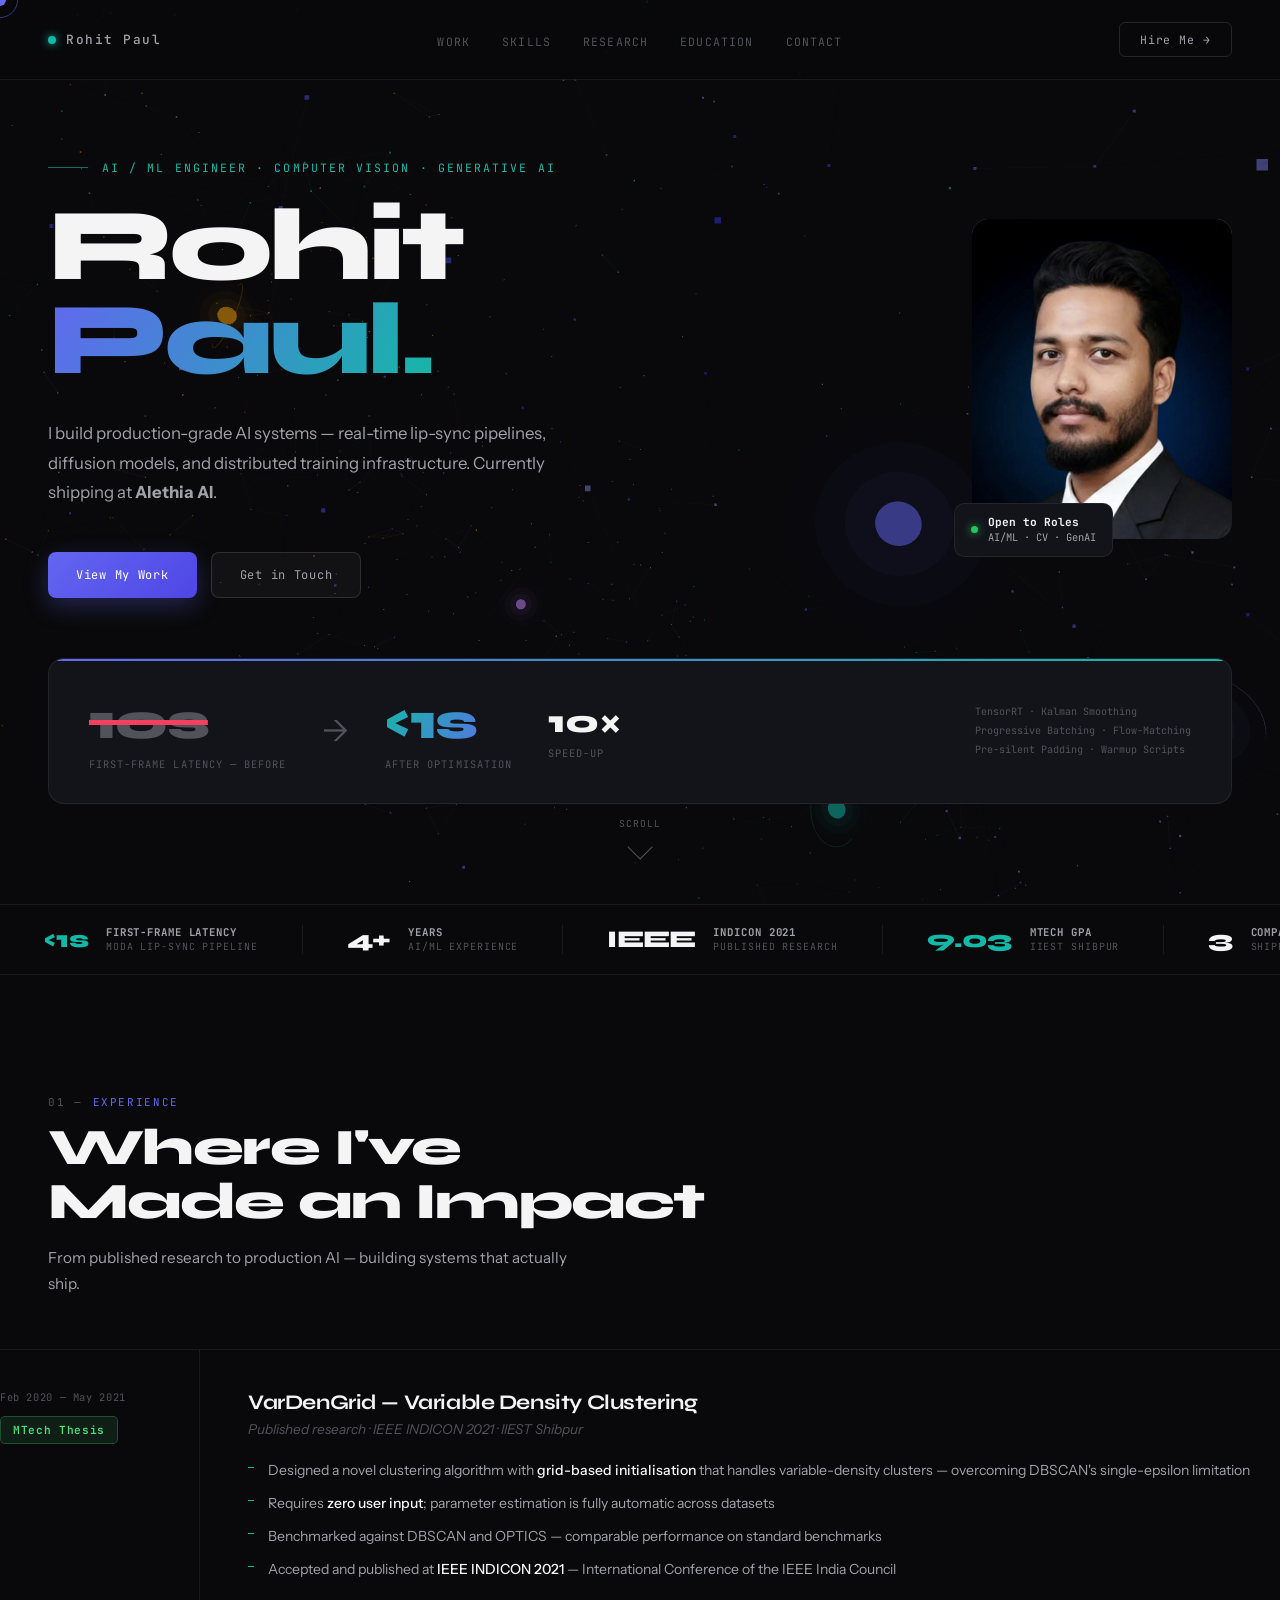
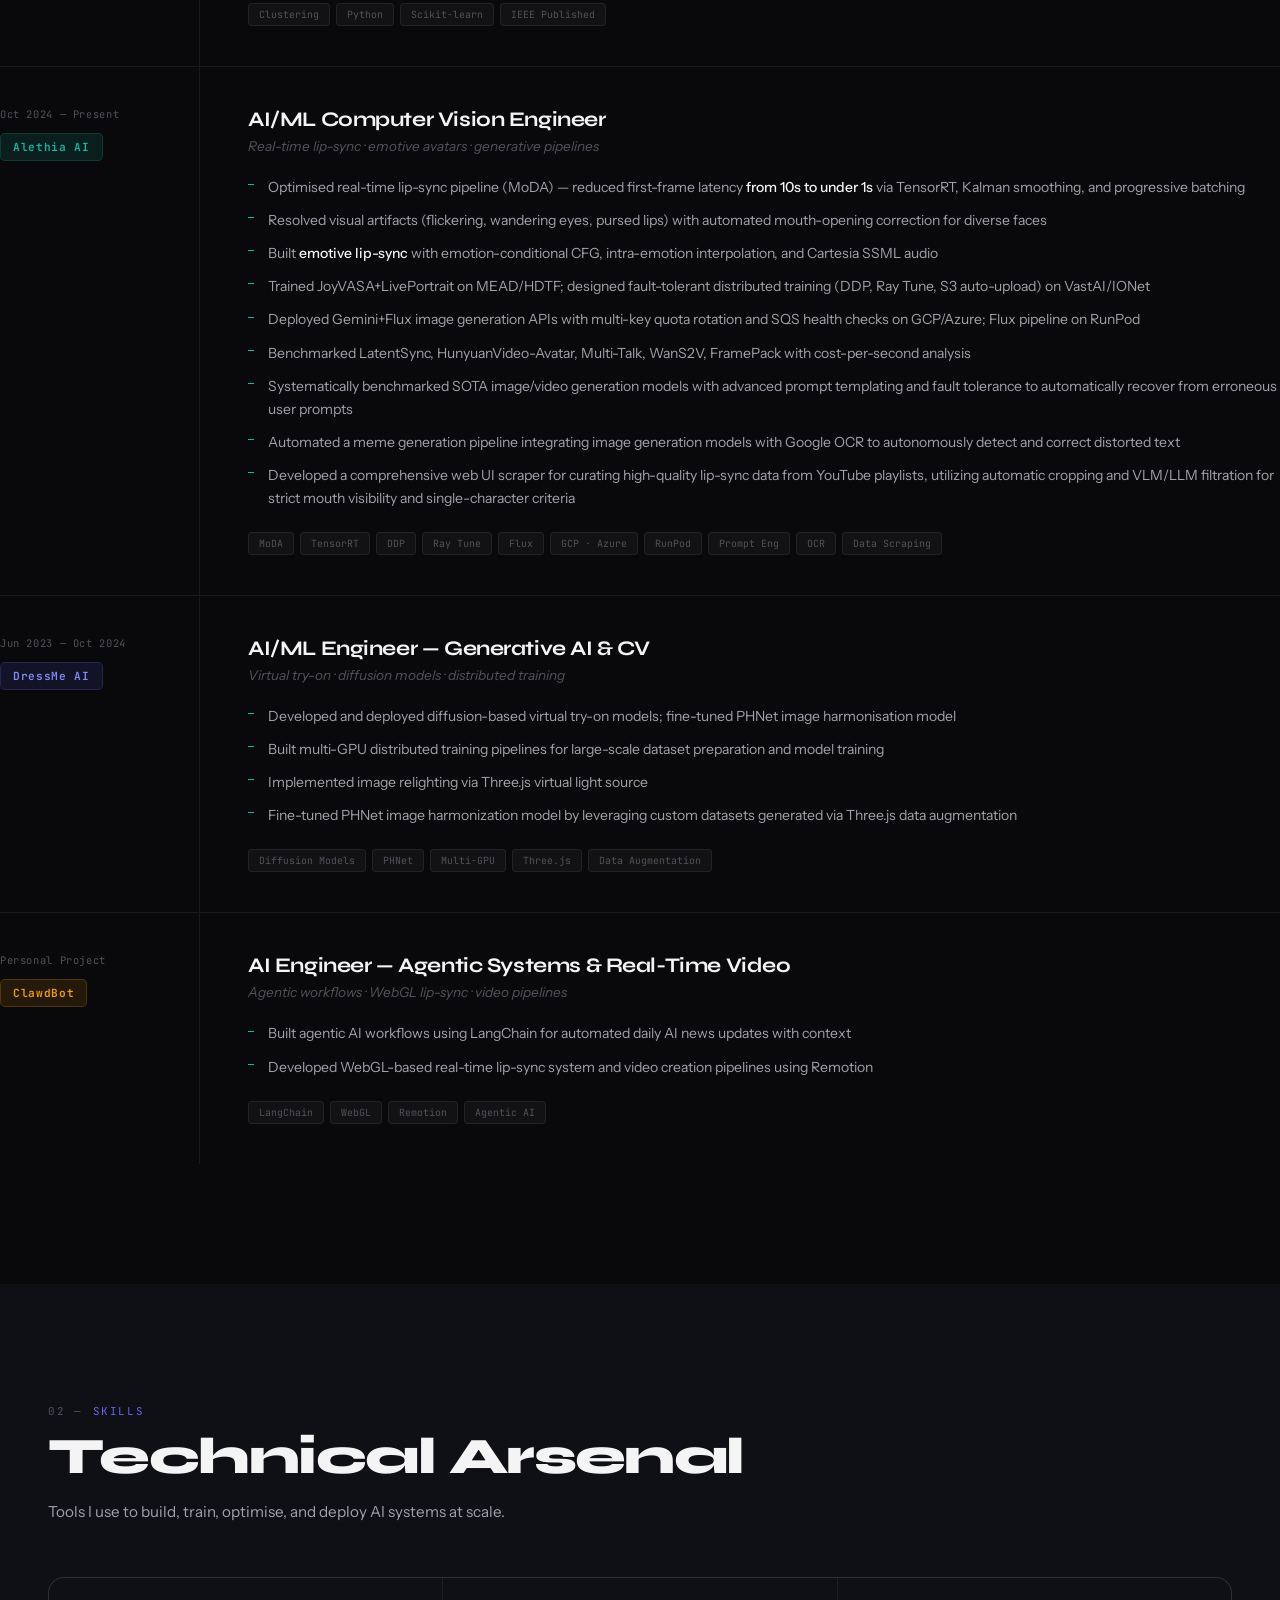
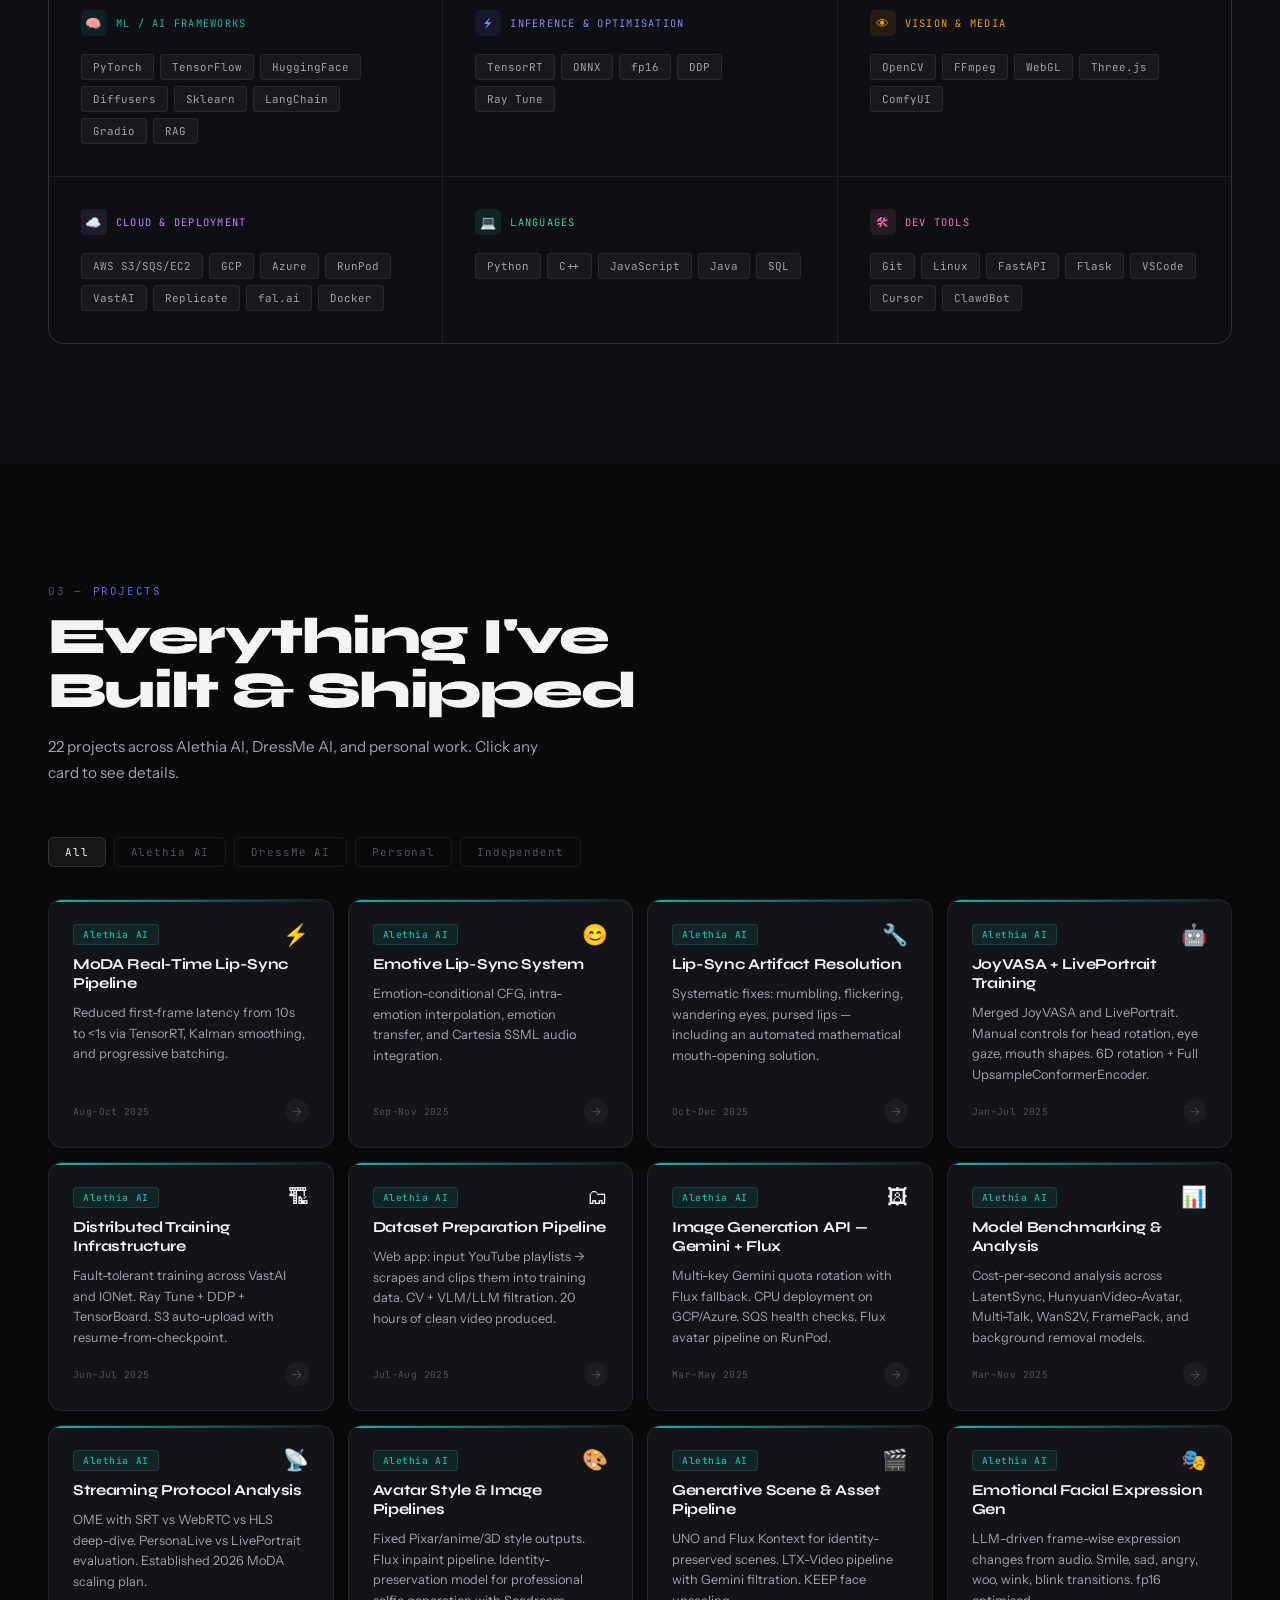
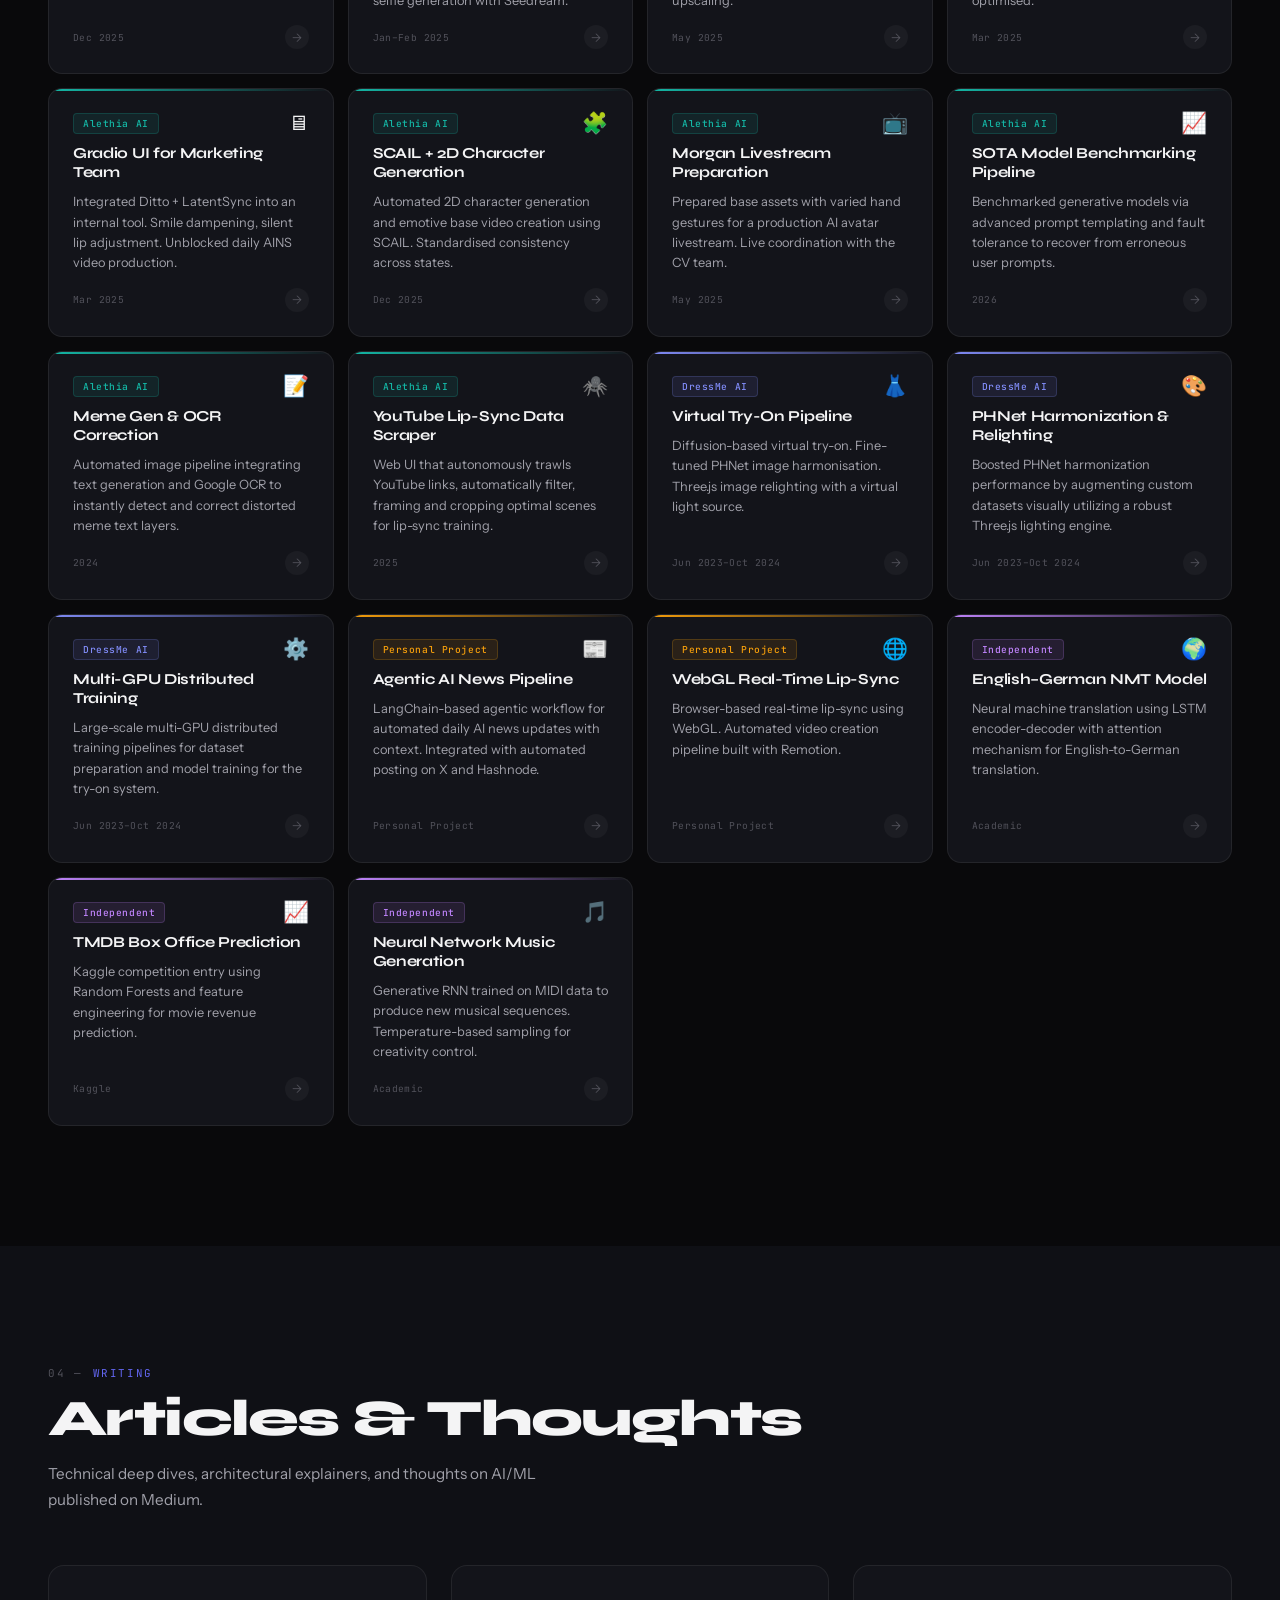
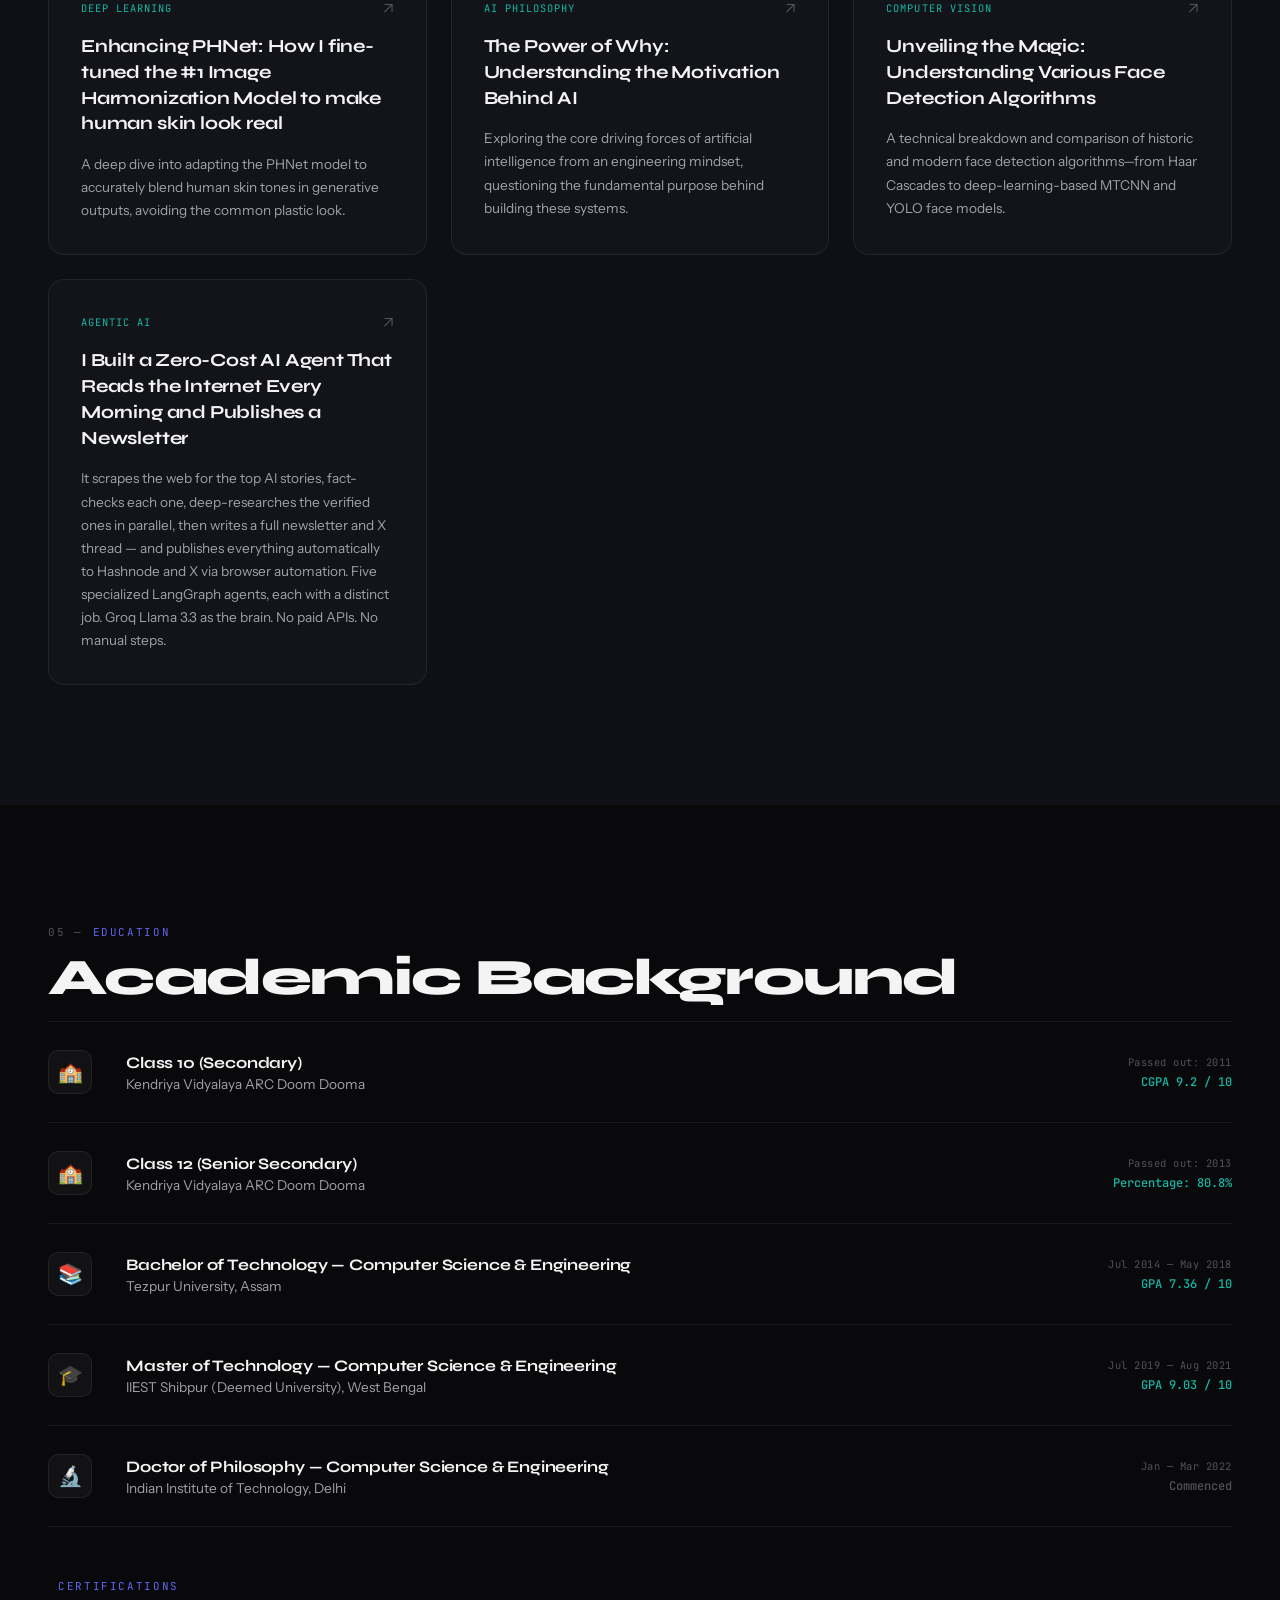
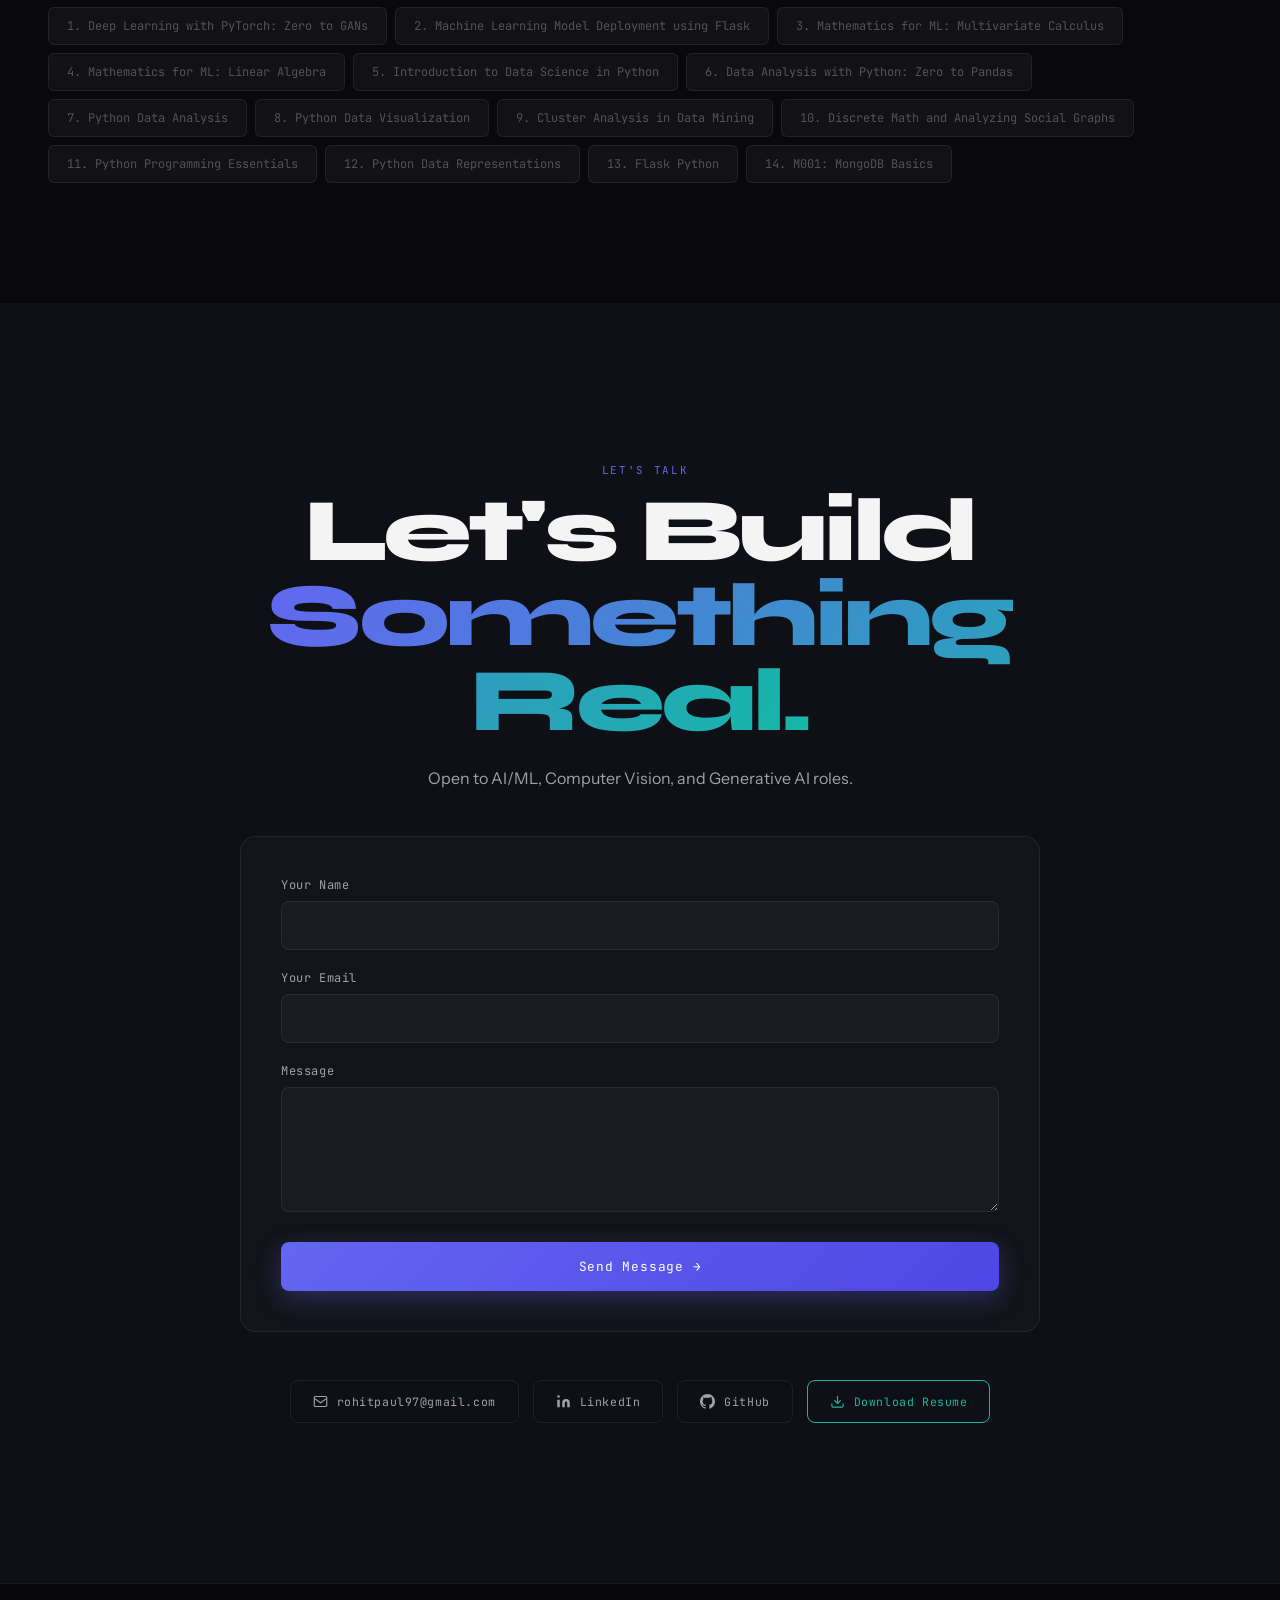
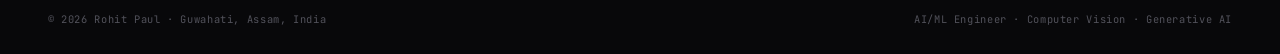
==== commit fa858e7c: "Updated stats and links" ====
--- a/index.html
+++ b/index.html
@@ -509,7 +509,7 @@
               class="pcard-ico">📰</span></div>
           <div class="pcard-title">Agentic AI News Pipeline</div>
           <div class="pcard-desc">LangChain-based agentic workflow for automated daily AI news updates with context.
-            Integrated with ClawdBot for delivery.</div>
+            Integrated with automated posting on X and Hashnode.</div>
           <div class="pcard-foot"><span class="pcard-period">Personal Project</span><span class="pcard-arr">→</span>
           </div>
         </div>
@@ -591,6 +591,21 @@
           <h3 class="bc-title">Unveiling the Magic: Understanding Various Face Detection Algorithms</h3>
           <p class="bc-desc">A technical breakdown and comparison of historic and modern face detection algorithms—from
             Haar Cascades to deep-learning-based MTCNN and YOLO face models.</p>
+        </a>
+
+        <a href="https://medium.com/@rohitpaul97/i-built-a-zero-cost-ai-agent-that-reads-the-internet-every-morning-and-publishes-a-newsletter-408358f2aa60"
+          target="_blank" class="blog-card">
+          <div class="bc-top">
+            <span class="bc-date">Agentic AI</span>
+            <span class="bc-ico">↗</span>
+          </div>
+          <h3 class="bc-title">I Built a Zero-Cost AI Agent That Reads the Internet Every Morning and Publishes a
+            Newsletter</h3>
+          <p class="bc-desc">It scrapes the web for the top AI stories, fact-checks each one, deep-researches the
+            verified ones in parallel, then writes a full newsletter and X thread — and publishes everything
+            automatically to Hashnode and X via browser automation.
+            Five specialized LangGraph agents, each with a distinct job. Groq Llama 3.3 as the brain. No paid APIs. No
+            manual steps.</p>
         </a>
       </div>
     </div>
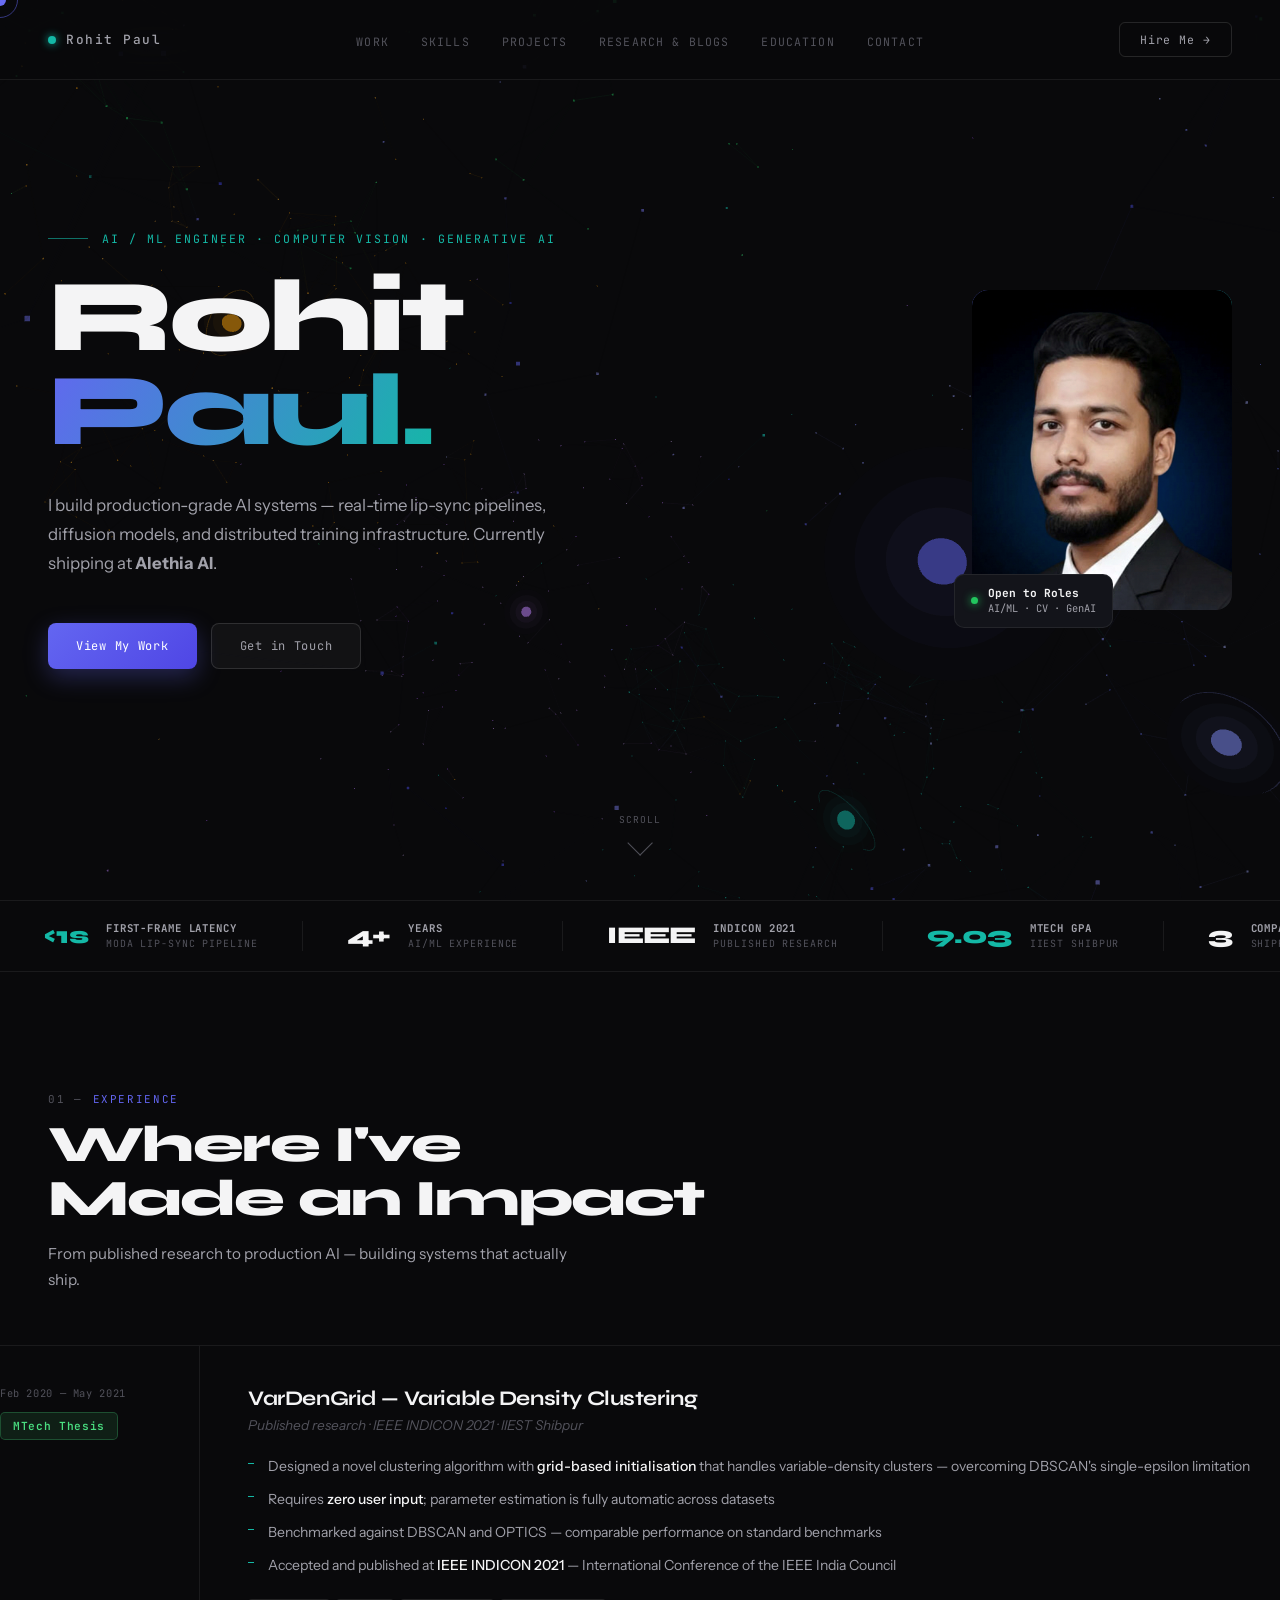
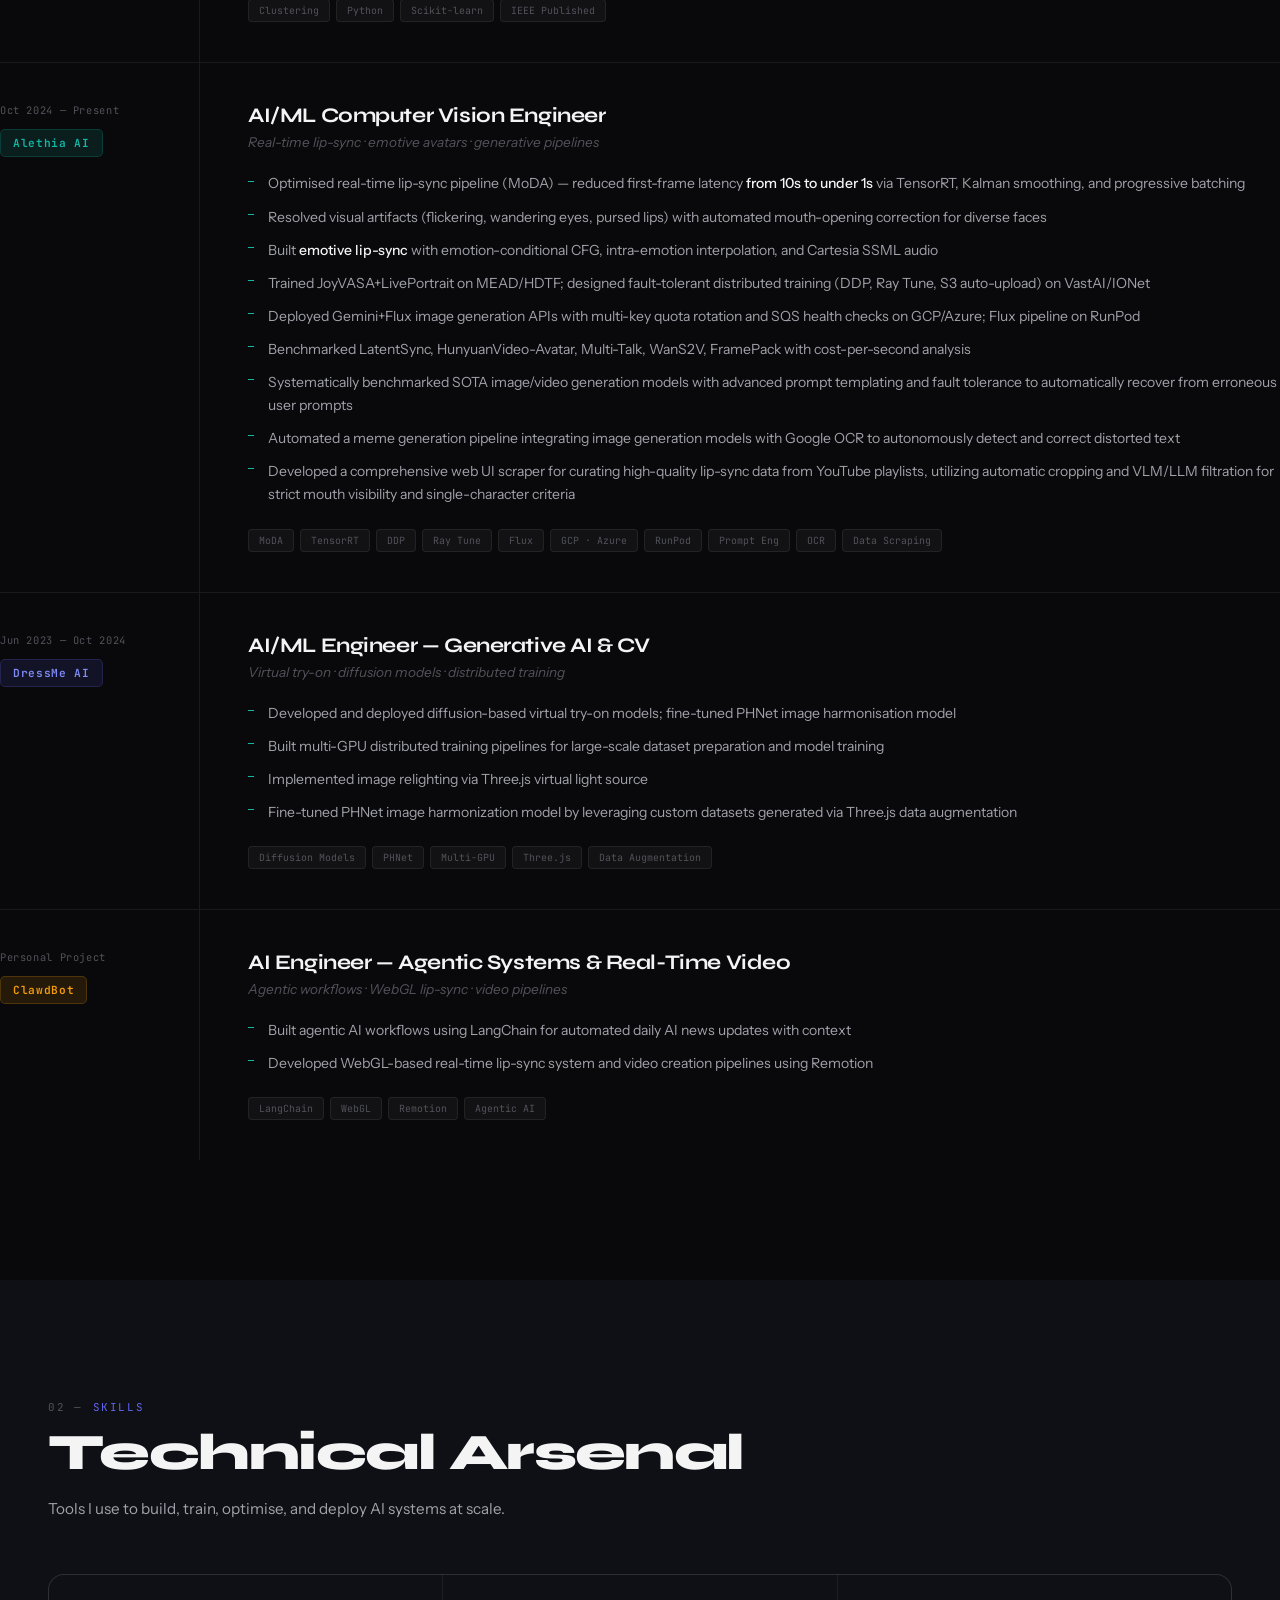
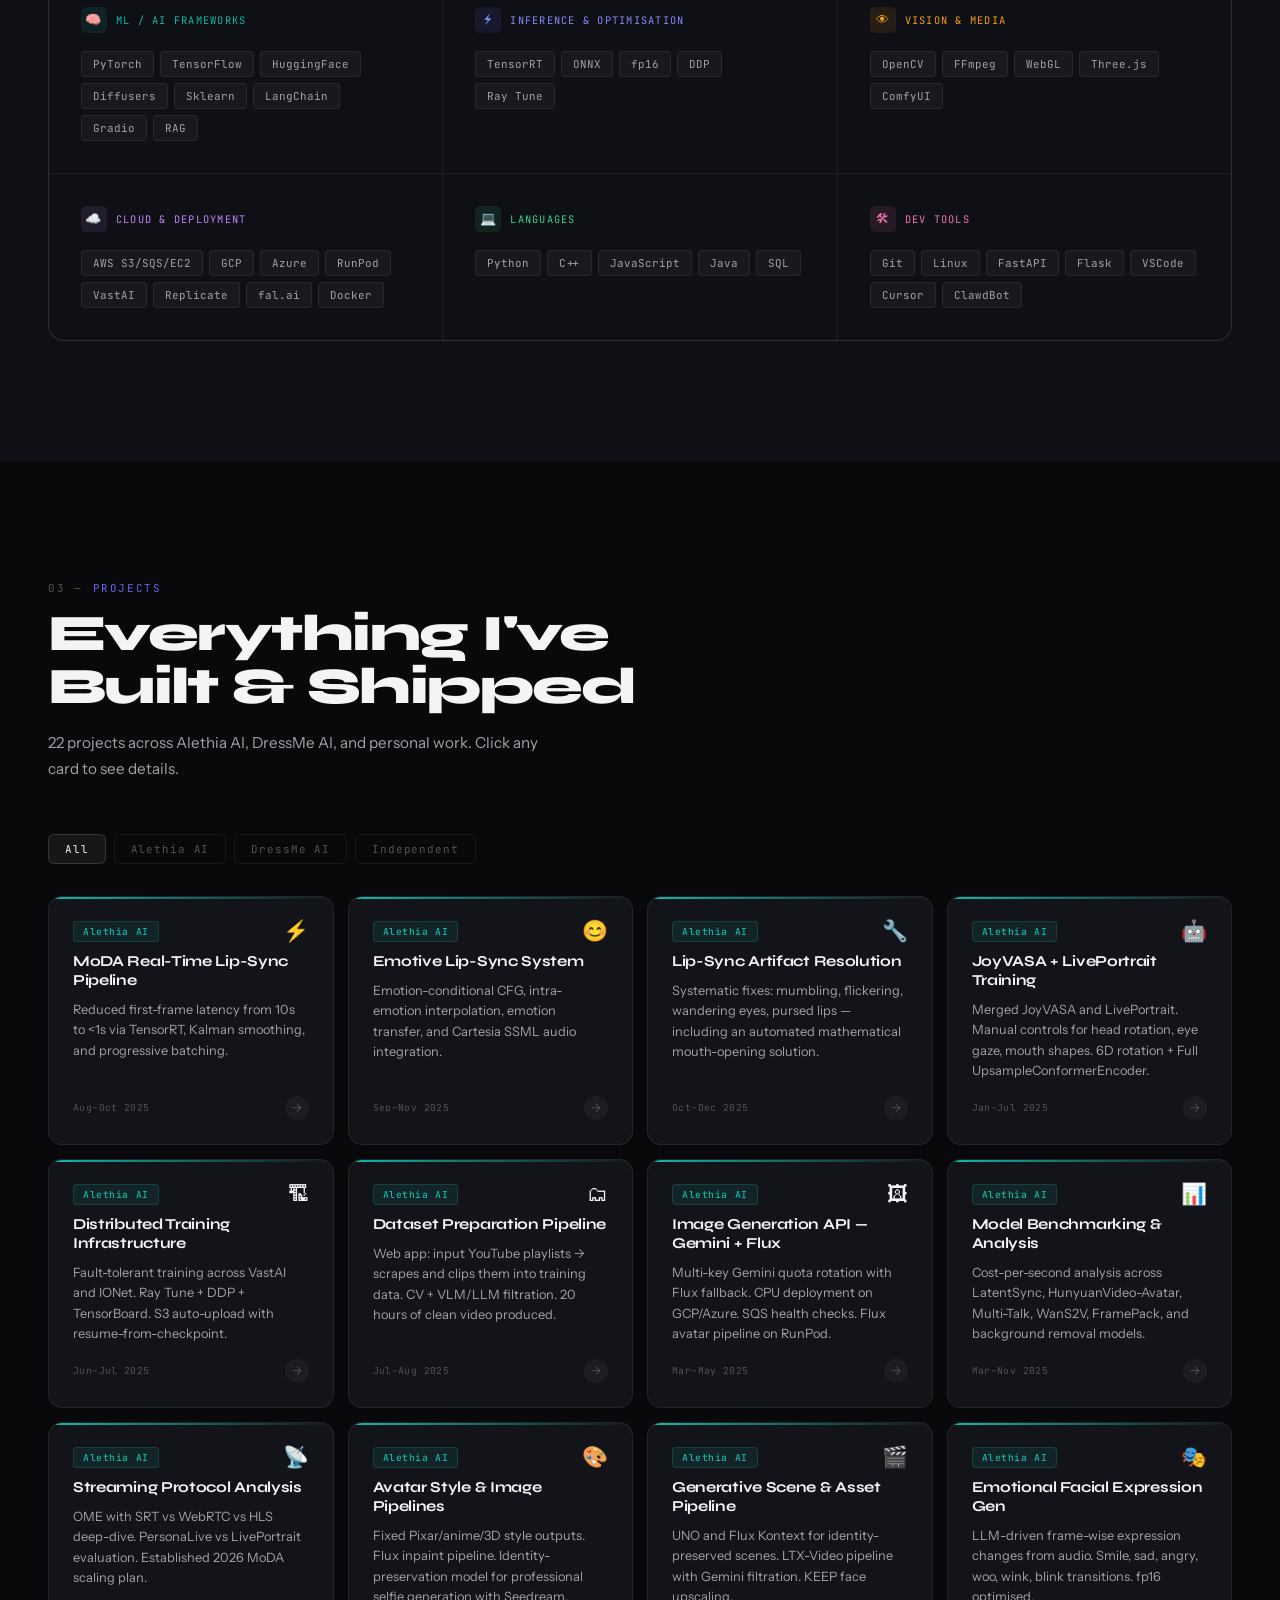
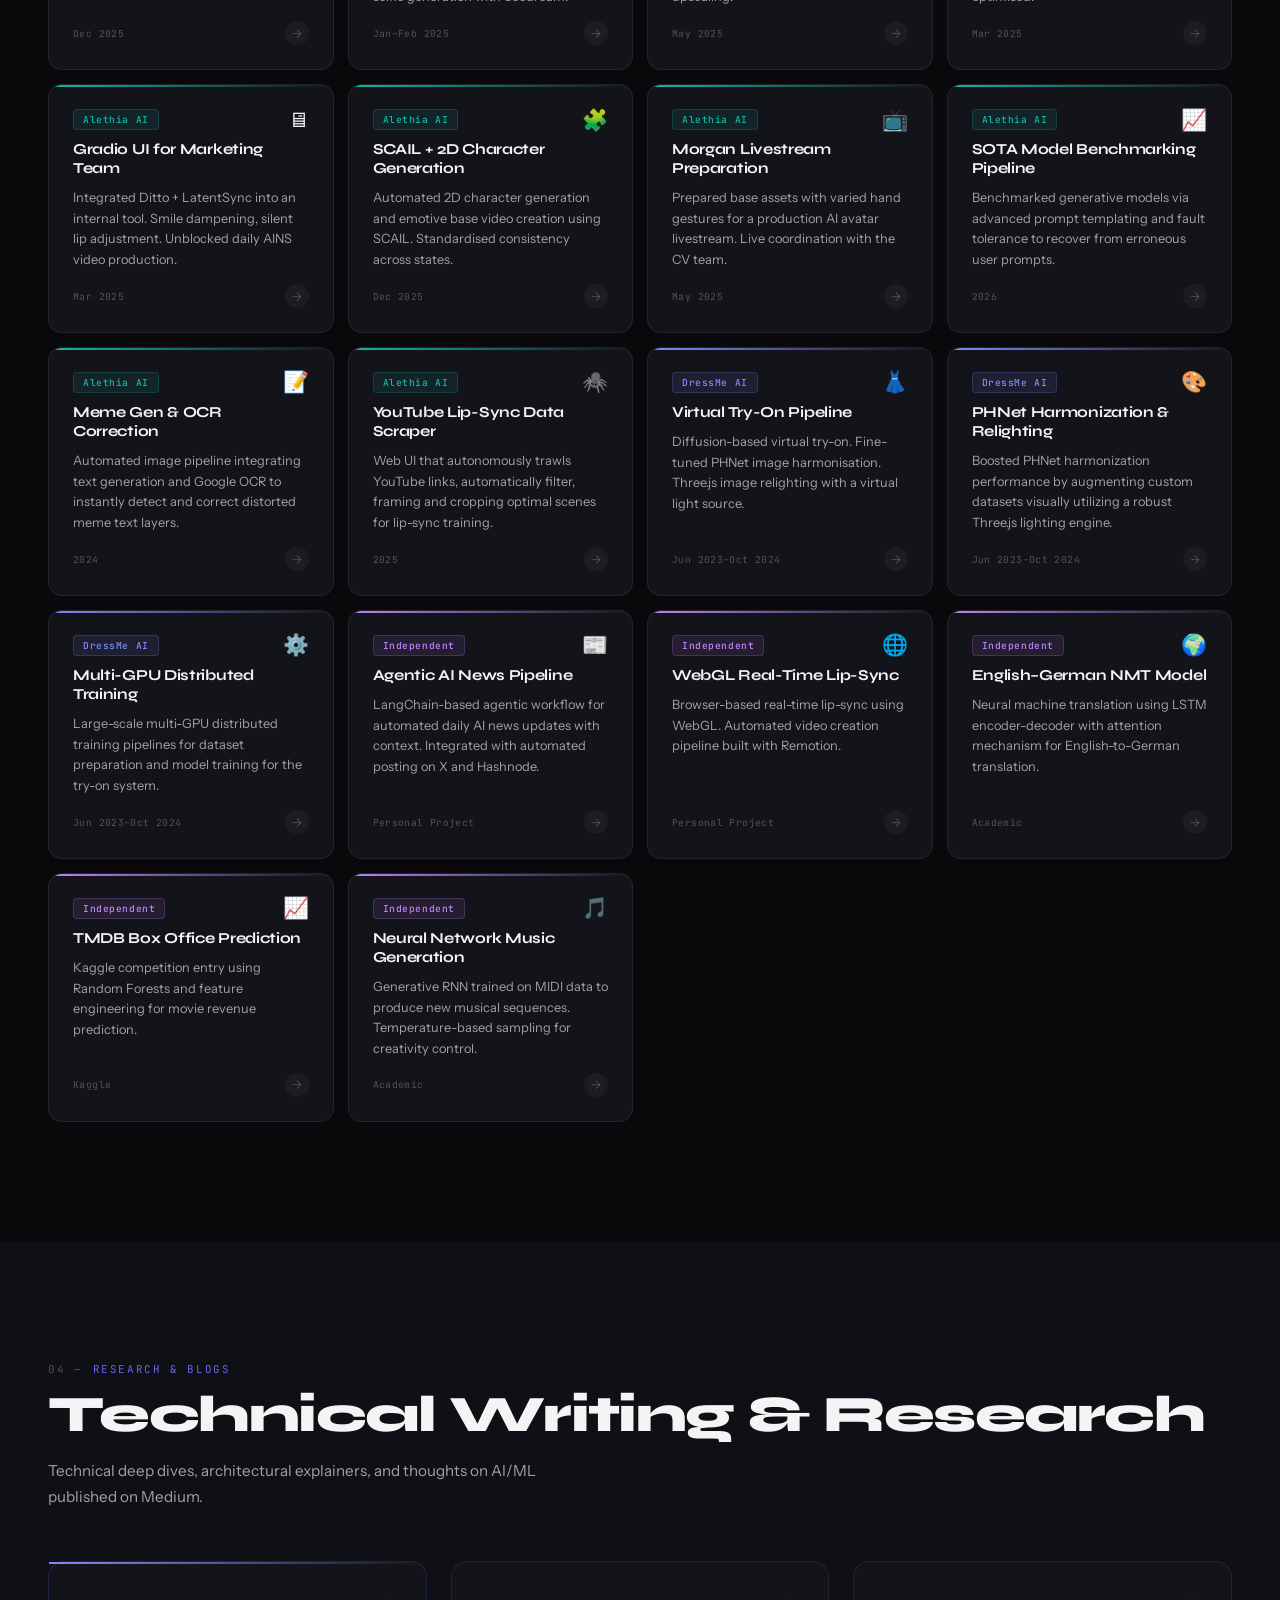
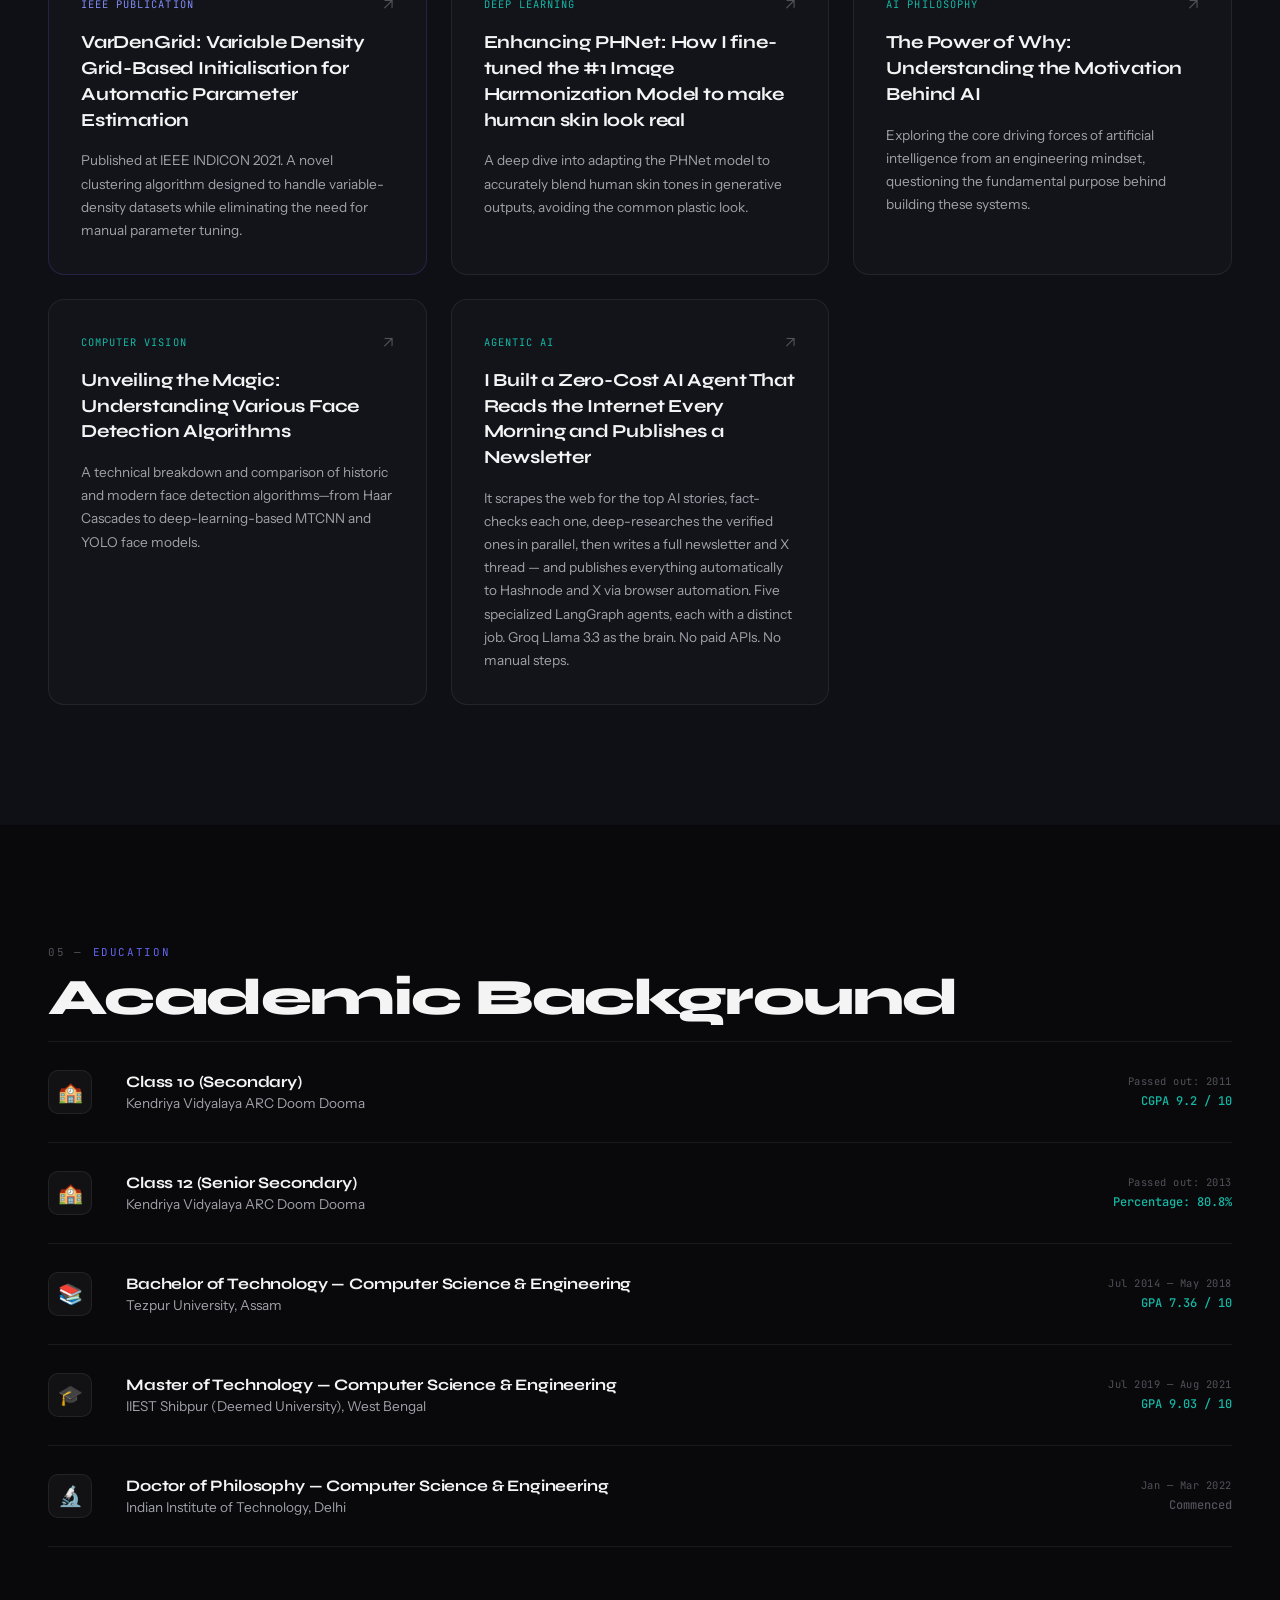
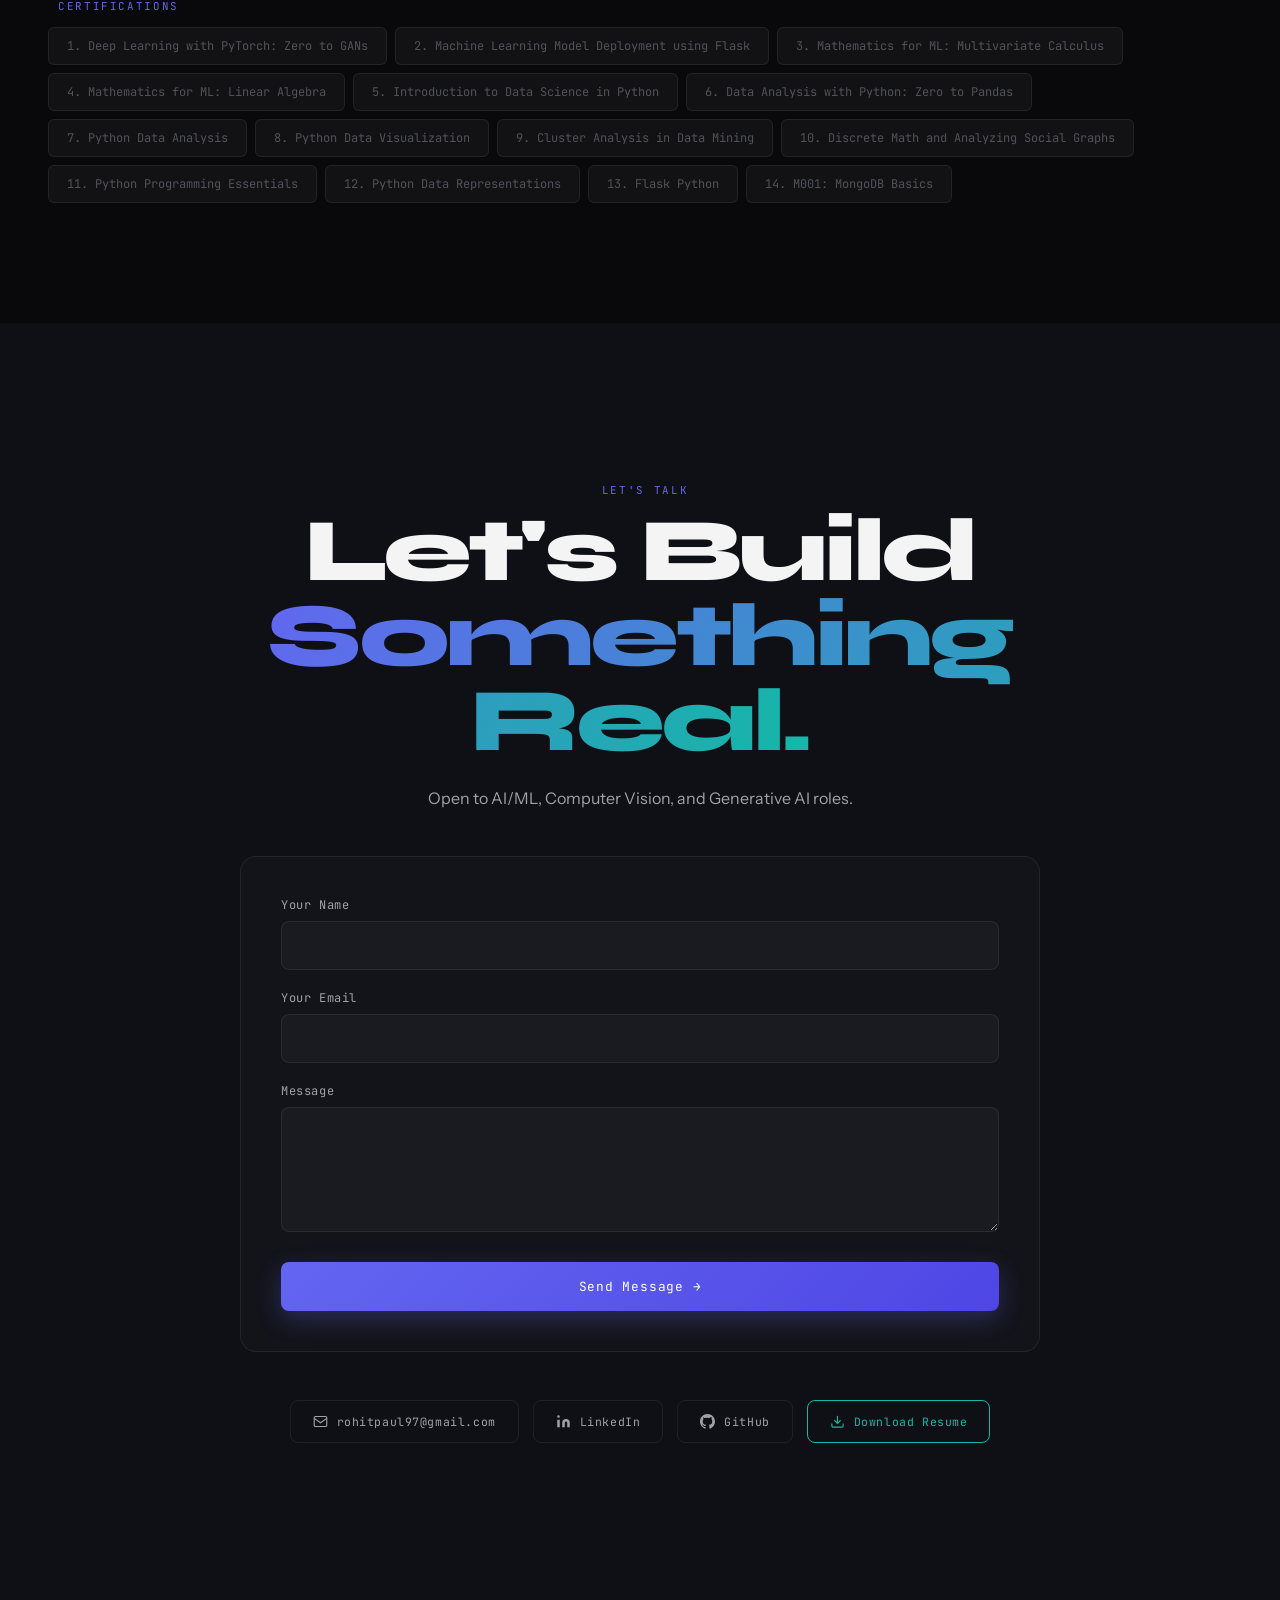
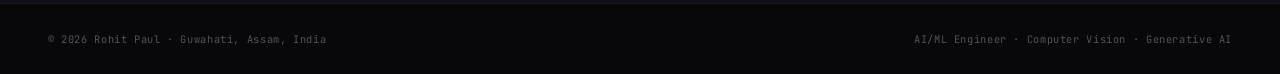
==== commit f095d79f: "Updated content and resume" ====
--- a/index.html
+++ b/index.html
@@ -27,7 +27,8 @@
     <ul class="nav-links">
       <li><a href="#experience">Work</a></li>
       <li><a href="#skills">Skills</a></li>
-      <li><a href="#research">Research</a></li>
+      <li><a href="#research">Projects</a></li>
+      <li><a href="#blogs">Research & Blogs</a></li>
       <li><a href="#education">Education</a></li>
       <li><a href="#contact">Contact</a></li>
     </ul>
@@ -57,27 +58,6 @@
             <div class="avail-dot"></div>
             <div class="avail-text"><strong>Open to Roles</strong>AI/ML · CV · GenAI</div>
           </div>
-        </div>
-      </div>
-
-      <!-- Signature achievement -->
-      <div class="r d4">
-        <div class="latency-card">
-          <div>
-            <div class="lat-from">10s</div>
-            <div class="lat-lbl">First-frame latency — before</div>
-          </div>
-          <div class="lat-arrow">→</div>
-          <div>
-            <div class="lat-to">&lt;1s</div>
-            <div class="lat-lbl">After optimisation</div>
-          </div>
-          <div>
-            <div class="lat-x">10×</div>
-            <div class="lat-lbl">Speed-up</div>
-          </div>
-          <div class="lat-tech">TensorRT · Kalman Smoothing<br>Progressive Batching · Flow-Matching<br>Pre-silent
-            Padding · Warmup Scripts</div>
         </div>
       </div>
     </div>
@@ -329,7 +309,6 @@
         <button class="pf-btn pf-active" data-filter="all">All</button>
         <button class="pf-btn" data-filter="alethia">Alethia AI</button>
         <button class="pf-btn" data-filter="dressme">DressMe AI</button>
-        <button class="pf-btn" data-filter="personal">Personal</button>
         <button class="pf-btn" data-filter="independent">Independent</button>
       </div>
 
@@ -504,18 +483,18 @@
           <div class="pcard-foot"><span class="pcard-period">Jun 2023–Oct 2024</span><span class="pcard-arr">→</span>
           </div>
         </div>
-        <div class="pcard" data-company="personal" data-id="18">
-          <div class="pcard-top"><span class="pctag pct-personal">Personal Project</span><span
-              class="pcard-ico">📰</span></div>
+        <div class="pcard" data-company="independent" data-id="18">
+          <div class="pcard-top"><span class="pctag pct-independent">Independent</span><span class="pcard-ico">📰</span>
+          </div>
           <div class="pcard-title">Agentic AI News Pipeline</div>
           <div class="pcard-desc">LangChain-based agentic workflow for automated daily AI news updates with context.
             Integrated with automated posting on X and Hashnode.</div>
           <div class="pcard-foot"><span class="pcard-period">Personal Project</span><span class="pcard-arr">→</span>
           </div>
         </div>
-        <div class="pcard" data-company="personal" data-id="19">
-          <div class="pcard-top"><span class="pctag pct-personal">Personal Project</span><span
-              class="pcard-ico">🌐</span></div>
+        <div class="pcard" data-company="independent" data-id="19">
+          <div class="pcard-top"><span class="pctag pct-independent">Independent</span><span class="pcard-ico">🌐</span>
+          </div>
           <div class="pcard-title">WebGL Real-Time Lip-Sync</div>
           <div class="pcard-desc">Browser-based real-time lip-sync using WebGL. Automated video creation pipeline built
             with Remotion.</div>
@@ -553,12 +532,22 @@
   <!-- ═══════════ WRITING / BLOGS ═══════════ -->
   <section id="blogs" style="padding:120px 0;background:var(--bg1)">
     <div class="wrap">
-      <div class="sec-label r" data-n="04 —">Writing</div>
-      <h2 class="sec-h2 r d1">Articles & Thoughts</h2>
+      <div class="sec-label r" data-n="04 —">Research & Blogs</div>
+      <h2 class="sec-h2 r d1">Technical Writing & Research</h2>
       <p class="sec-sub r d2">Technical deep dives, architectural explainers, and thoughts on AI/ML published on Medium.
       </p>
 
       <div class="blog-grid r d3">
+        <a href="https://ieeexplore.ieee.org/document/9691627/" target="_blank" class="blog-card research-card">
+          <div class="bc-top">
+            <span class="bc-date">IEEE Publication</span>
+            <span class="bc-ico">↗</span>
+          </div>
+          <h3 class="bc-title">VarDenGrid: Variable Density Grid-Based Initialisation for Automatic Parameter Estimation
+          </h3>
+          <p class="bc-desc">Published at IEEE INDICON 2021. A novel clustering algorithm designed to handle
+            variable-density datasets while eliminating the need for manual parameter tuning.</p>
+        </a>
         <a href="https://medium.com/@rohitpaul97/enhancing-phnet-how-i-fine-tuned-the-1-image-harmonization-model-to-make-human-skin-look-real-28cde6a07b3d"
           target="_blank" class="blog-card">
           <div class="bc-top">
--- a/style.css
+++ b/style.css
@@ -1277,33 +1277,35 @@
   background: linear-gradient(90deg, #818cf8, transparent)
 }
 
-.pcard[data-company="personal"]::before {
-  background: linear-gradient(90deg, #f59e0b, transparent)
-}
+
 
 .pcard[data-company="independent"]::before {
   background: linear-gradient(90deg, #c084fc, transparent)
 }
 
 .pcard:hover {
-  transform: translateY(-4px);
-  box-shadow: 0 18px 48px -12px rgba(0, 0, 0, .6)
+  transform: translateY(-8px) scale(1.02);
+  background: var(--bg1);
+  border-color: var(--border2);
+  box-shadow: 0 24px 64px -16px rgba(0, 0, 0, .8);
+  z-index: 5
 }
 
 .pcard[data-company="alethia"]:hover {
-  border-color: rgba(20, 184, 166, .25)
+  border-color: rgba(20, 184, 166, .4);
+  box-shadow: 0 20px 48px -12px rgba(20, 184, 166, .15)
 }
 
 .pcard[data-company="dressme"]:hover {
-  border-color: rgba(129, 140, 248, .25)
-}
-
-.pcard[data-company="personal"]:hover {
-  border-color: rgba(245, 158, 11, .25)
-}
+  border-color: rgba(129, 140, 248, .4);
+  box-shadow: 0 20px 48px -12px rgba(129, 140, 248, .15)
+}
+
+
 
 .pcard[data-company="independent"]:hover {
-  border-color: rgba(192, 132, 252, .25)
+  border-color: rgba(192, 132, 252, .4);
+  box-shadow: 0 20px 48px -12px rgba(192, 132, 252, .15)
 }
 
 .pcard.ph {
@@ -1337,11 +1339,7 @@
   border: 1px solid rgba(129, 140, 248, .2)
 }
 
-.pct-personal {
-  background: rgba(245, 158, 11, .1);
-  color: #f59e0b;
-  border: 1px solid rgba(245, 158, 11, .2)
-}
+
 
 .pct-independent {
   background: rgba(192, 132, 252, .1);
@@ -1397,8 +1395,10 @@
 }
 
 .pcard:hover .pcard-arr {
-  background: rgba(255, 255, 255, .1);
-  color: #f4f4f5
+  background: rgba(255, 255, 255, .15);
+  color: #fff;
+  transform: translateX(6px);
+  box-shadow: 0 0 10px rgba(255,255,255,0.1)
 }
 
 /* ── PROJECT MODAL ── */
@@ -1691,6 +1691,24 @@
   transition: opacity 0.3s;
 }
 
+.blog-card.research-card {
+  border-color: rgba(99, 102, 241, 0.2);
+}
+
+.blog-card.research-card:hover {
+  border-color: #818cf8;
+  box-shadow: 0 12px 32px -12px rgba(99, 102, 241, 0.25);
+}
+
+.blog-card.research-card::before {
+  background: linear-gradient(90deg, #818cf8, transparent);
+  opacity: 1;
+}
+
+.blog-card.research-card .bc-date {
+  color: #818cf8;
+}
+
 .blog-card:hover::before {
   opacity: 1;
 }
